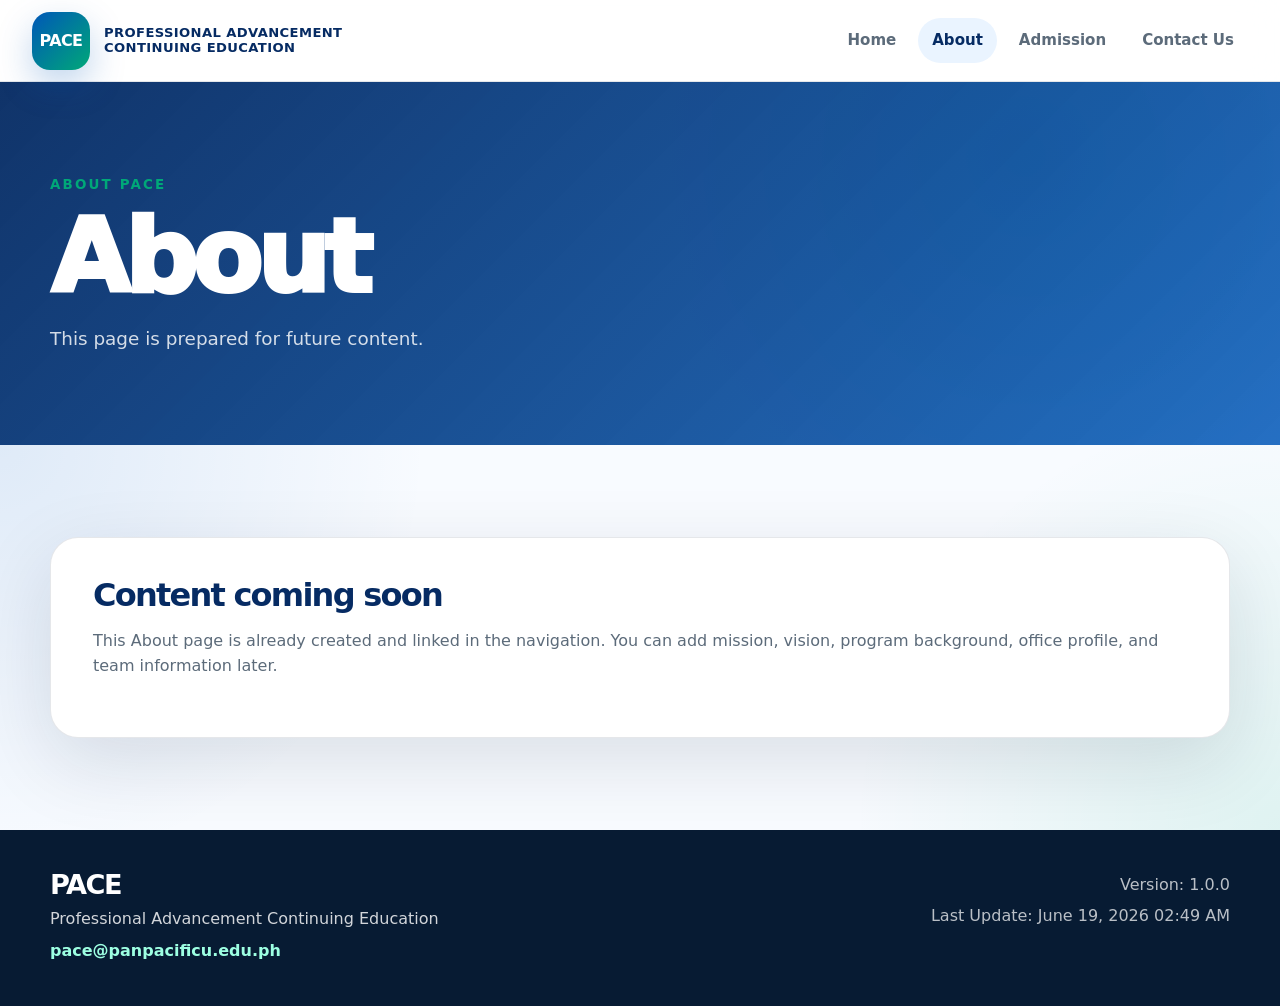
==== about.html @ 67e27282 "Add files via upload" ====
<!DOCTYPE html>
<html lang="en">
<head>
  <meta charset="UTF-8" />
  <meta name="viewport" content="width=device-width, initial-scale=1.0" />
  <title>About | PACE</title>
  <link rel="stylesheet" href="styles.css" />
</head>
<body>
  <header class="site-header" id="siteHeader">
    <a href="index.html" class="brand">
      <span class="brand-mark">PACE</span>
      <span class="brand-text">Professional Advancement<br />Continuing Education</span>
    </a>

    <button class="nav-toggle" id="navToggle" aria-label="Toggle navigation">
      <span></span><span></span><span></span>
    </button>

    <nav class="site-nav" id="siteNav">
      <a href="index.html">Home</a>
      <a href="about.html" class="active">About</a>
      <a href="admission.html">Admission</a>
      <a href="contact.html">Contact Us</a>
    </nav>
  </header>

  <main>
    <section class="page-hero">
      <div class="container">
        <p class="eyebrow">About PACE</p>
        <h1>About</h1>
        <p>This page is prepared for future content.</p>
      </div>
    </section>

    <section class="section section-light">
      <div class="container blank-page-card">
        <h2>Content coming soon</h2>
        <p>
          This About page is already created and linked in the navigation.
          You can add mission, vision, program background, office profile, and team information later.
        </p>
      </div>
    </section>
  </main>

  <footer class="site-footer">
    <div class="container footer-inner">
      <div>
        <h3>PACE</h3>
        <p>Professional Advancement Continuing Education</p>
        <a href="mailto:pace@panpacificu.edu.ph">pace@panpacificu.edu.ph</a>
      </div>
      <div class="footer-meta">
        <p>Version: <span id="siteVersion">1.0.0</span></p>
        <p>Last Update: <span id="lastUpdate">—</span></p>
      </div>
    </div>
  </footer>

  <script src="config.js"></script>
  <script src="script.js"></script>
</body>
</html>
---- styles.css ----
/* =========================================================
   PACE Website Starter
   Version: 1.0.0
   For GitHub Pages + optional Google Apps Script integration
   ========================================================= */

:root {
  --pace-blue: #0057b8;
  --pace-deep-blue: #062b63;
  --pace-light-blue: #eaf4ff;
  --pace-green: #00a878;
  --pace-navy: #071b33;
  --pace-white: #ffffff;
  --pace-muted: #5c6b7a;
  --pace-border: rgba(7, 27, 51, 0.10);
  --pace-shadow: 0 24px 80px rgba(7, 27, 51, 0.12);
  --radius-lg: 28px;
  --radius-md: 18px;
  --radius-sm: 12px;
  --container: 1180px;
}

* {
  box-sizing: border-box;
}

html {
  scroll-behavior: smooth;
}

body {
  margin: 0;
  font-family: Inter, ui-sans-serif, system-ui, -apple-system, BlinkMacSystemFont, "Segoe UI", sans-serif;
  color: var(--pace-navy);
  background: #f8fbff;
  line-height: 1.6;
}

a {
  color: inherit;
  text-decoration: none;
}

img {
  max-width: 100%;
  display: block;
}

code {
  background: rgba(0, 87, 184, 0.08);
  color: var(--pace-deep-blue);
  padding: 0.15rem 0.35rem;
  border-radius: 6px;
}

.container {
  width: min(var(--container), calc(100% - 40px));
  margin-inline: auto;
}

/* Header */

.site-header {
  position: sticky;
  top: 0;
  z-index: 50;
  height: 82px;
  padding: 0 32px;
  display: flex;
  align-items: center;
  justify-content: space-between;
  background: rgba(255, 255, 255, 0.88);
  backdrop-filter: blur(18px);
  border-bottom: 1px solid var(--pace-border);
}

.brand {
  display: flex;
  align-items: center;
  gap: 14px;
  min-width: 0;
}

.brand-mark {
  width: 58px;
  height: 58px;
  border-radius: 18px;
  display: grid;
  place-items: center;
  font-weight: 900;
  letter-spacing: -0.04em;
  color: white;
  background: linear-gradient(135deg, var(--pace-blue), var(--pace-green));
  box-shadow: 0 14px 35px rgba(0, 87, 184, 0.25);
}

.brand-text {
  font-size: 0.82rem;
  font-weight: 800;
  line-height: 1.1;
  color: var(--pace-deep-blue);
  text-transform: uppercase;
  letter-spacing: 0.03em;
}

.site-nav {
  display: flex;
  align-items: center;
  gap: 8px;
}

.site-nav a {
  padding: 10px 14px;
  border-radius: 999px;
  color: var(--pace-muted);
  font-weight: 700;
  font-size: 0.94rem;
  transition: 0.2s ease;
}

.site-nav a:hover,
.site-nav a.active {
  color: var(--pace-deep-blue);
  background: var(--pace-light-blue);
}

.nav-toggle {
  display: none;
  width: 44px;
  height: 44px;
  border: 0;
  border-radius: 12px;
  background: var(--pace-light-blue);
  cursor: pointer;
}

.nav-toggle span {
  display: block;
  width: 20px;
  height: 2px;
  margin: 4px auto;
  background: var(--pace-deep-blue);
  border-radius: 999px;
}

/* Hero */

.hero-section {
  position: relative;
  min-height: calc(100vh - 82px);
  display: flex;
  align-items: center;
  overflow: hidden;
  background:
    linear-gradient(120deg, rgba(6, 43, 99, 0.92), rgba(0, 87, 184, 0.72), rgba(0, 168, 120, 0.62)),
    url("hero-placeholder.svg") center/cover no-repeat;
}

.hero-overlay {
  position: absolute;
  inset: 0;
  background:
    radial-gradient(circle at 20% 25%, rgba(255, 255, 255, 0.20), transparent 30%),
    radial-gradient(circle at 80% 80%, rgba(0, 168, 120, 0.28), transparent 30%);
}

.hero-content {
  position: relative;
  z-index: 2;
  padding: 96px 0;
  max-width: 820px;
  margin-inline: auto auto;
}

.eyebrow {
  margin: 0 0 12px;
  color: var(--pace-green);
  font-size: 0.84rem;
  font-weight: 900;
  text-transform: uppercase;
  letter-spacing: 0.16em;
}

.hero-section .eyebrow {
  color: #9dffe2;
}

h1,
h2,
h3 {
  margin-top: 0;
  line-height: 0.98;
  letter-spacing: -0.055em;
}

h1 {
  max-width: 860px;
  margin-bottom: 22px;
  color: white;
  font-size: clamp(3rem, 8vw, 6.8rem);
  font-weight: 950;
}

.hero-copy {
  max-width: 680px;
  margin: 0 0 34px;
  color: rgba(255, 255, 255, 0.86);
  font-size: clamp(1.05rem, 2vw, 1.28rem);
}

.hero-actions {
  display: flex;
  flex-wrap: wrap;
  gap: 14px;
}

.btn {
  display: inline-flex;
  align-items: center;
  justify-content: center;
  min-height: 48px;
  padding: 0 20px;
  border-radius: 999px;
  border: 1px solid transparent;
  font-weight: 850;
  cursor: pointer;
}

.btn-primary {
  color: var(--pace-deep-blue);
  background: white;
  box-shadow: 0 16px 40px rgba(0, 0, 0, 0.18);
}

.btn-secondary {
  color: white;
  border-color: rgba(255, 255, 255, 0.38);
  background: rgba(255, 255, 255, 0.12);
}

.btn-disabled {
  color: var(--pace-muted);
  background: #eef3f8;
  cursor: not-allowed;
}

/* Sections */

.section {
  padding: 92px 0;
  background: white;
}

.section-light {
  background:
    radial-gradient(circle at top left, rgba(0, 87, 184, 0.10), transparent 32%),
    radial-gradient(circle at bottom right, rgba(0, 168, 120, 0.10), transparent 32%),
    #f8fbff;
}

.section-heading {
  max-width: 720px;
  margin-bottom: 34px;
}

.section-heading h2 {
  margin-bottom: 14px;
  color: var(--pace-deep-blue);
  font-size: clamp(2.2rem, 5vw, 4.6rem);
  font-weight: 950;
}

.section-heading p {
  margin: 0;
  color: var(--pace-muted);
}

.cards-grid,
.news-grid {
  display: grid;
  grid-template-columns: repeat(3, 1fr);
  gap: 22px;
}

.course-card,
.news-card,
.blank-page-card,
.contact-card {
  border: 1px solid var(--pace-border);
  border-radius: var(--radius-lg);
  background: white;
  box-shadow: var(--pace-shadow);
}

.course-card,
.news-card {
  padding: 28px;
  min-height: 260px;
  display: flex;
  flex-direction: column;
}

.course-icon {
  width: 58px;
  height: 58px;
  margin-bottom: 22px;
  border-radius: 18px;
  display: grid;
  place-items: center;
  color: white;
  font-size: 1.5rem;
  font-weight: 900;
  background: linear-gradient(135deg, var(--pace-blue), var(--pace-green));
}

.course-card h3,
.news-card h3 {
  margin-bottom: 12px;
  color: var(--pace-deep-blue);
  font-size: 1.45rem;
  line-height: 1.08;
}

.course-card p,
.news-card p {
  margin: 0;
  color: var(--pace-muted);
}

.card-meta {
  margin-top: auto;
  padding-top: 22px;
  color: var(--pace-blue);
  font-size: 0.88rem;
  font-weight: 850;
}

/* Inner Pages */

.page-hero {
  padding: 92px 0;
  background:
    linear-gradient(135deg, rgba(6, 43, 99, 0.96), rgba(0, 87, 184, 0.85)),
    radial-gradient(circle at 80% 20%, rgba(0, 168, 120, 0.25), transparent 35%);
}

.page-hero h1 {
  margin-bottom: 16px;
}

.page-hero p:not(.eyebrow) {
  max-width: 680px;
  margin: 0;
  color: rgba(255, 255, 255, 0.82);
  font-size: 1.15rem;
}

.blank-page-card {
  padding: 42px;
}

.blank-page-card h2,
.contact-card h2 {
  margin-bottom: 12px;
  color: var(--pace-deep-blue);
  font-size: 2rem;
}

.blank-page-card p,
.contact-card p {
  color: var(--pace-muted);
}

.contact-layout {
  display: grid;
  grid-template-columns: 1fr 1fr;
  gap: 22px;
}

.contact-card {
  padding: 34px;
}

.contact-card a {
  color: var(--pace-blue);
  font-weight: 800;
}

.is-disabled {
  opacity: 0.82;
}

.muted {
  color: var(--pace-muted);
}

/* Footer */

.site-footer {
  padding: 42px 0;
  color: rgba(255, 255, 255, 0.82);
  background: var(--pace-navy);
}

.footer-inner {
  display: flex;
  align-items: flex-start;
  justify-content: space-between;
  gap: 24px;
}

.site-footer h3 {
  margin-bottom: 8px;
  color: white;
  font-size: 1.7rem;
}

.site-footer p {
  margin: 0 0 6px;
}

.site-footer a {
  color: #9dffe2;
  font-weight: 800;
}

.footer-meta {
  text-align: right;
  color: rgba(255, 255, 255, 0.72);
}

/* Responsive */

@media (max-width: 900px) {
  .site-header {
    padding: 0 20px;
  }

  .nav-toggle {
    display: block;
  }

  .site-nav {
    position: absolute;
    top: 82px;
    left: 20px;
    right: 20px;
    display: none;
    flex-direction: column;
    align-items: stretch;
    padding: 14px;
    border: 1px solid var(--pace-border);
    border-radius: 22px;
    background: white;
    box-shadow: var(--pace-shadow);
  }

  .site-nav.show {
    display: flex;
  }

  .site-nav a {
    padding: 14px 16px;
  }

  .cards-grid,
  .news-grid,
  .contact-layout {
    grid-template-columns: 1fr;
  }

  .hero-section {
    min-height: 720px;
  }

  .footer-inner {
    flex-direction: column;
  }

  .footer-meta {
    text-align: left;
  }
}

@media (max-width: 560px) {
  .brand-text {
    display: none;
  }

  h1 {
    font-size: clamp(2.7rem, 16vw, 4.2rem);
  }

  .section,
  .page-hero {
    padding: 64px 0;
  }
}
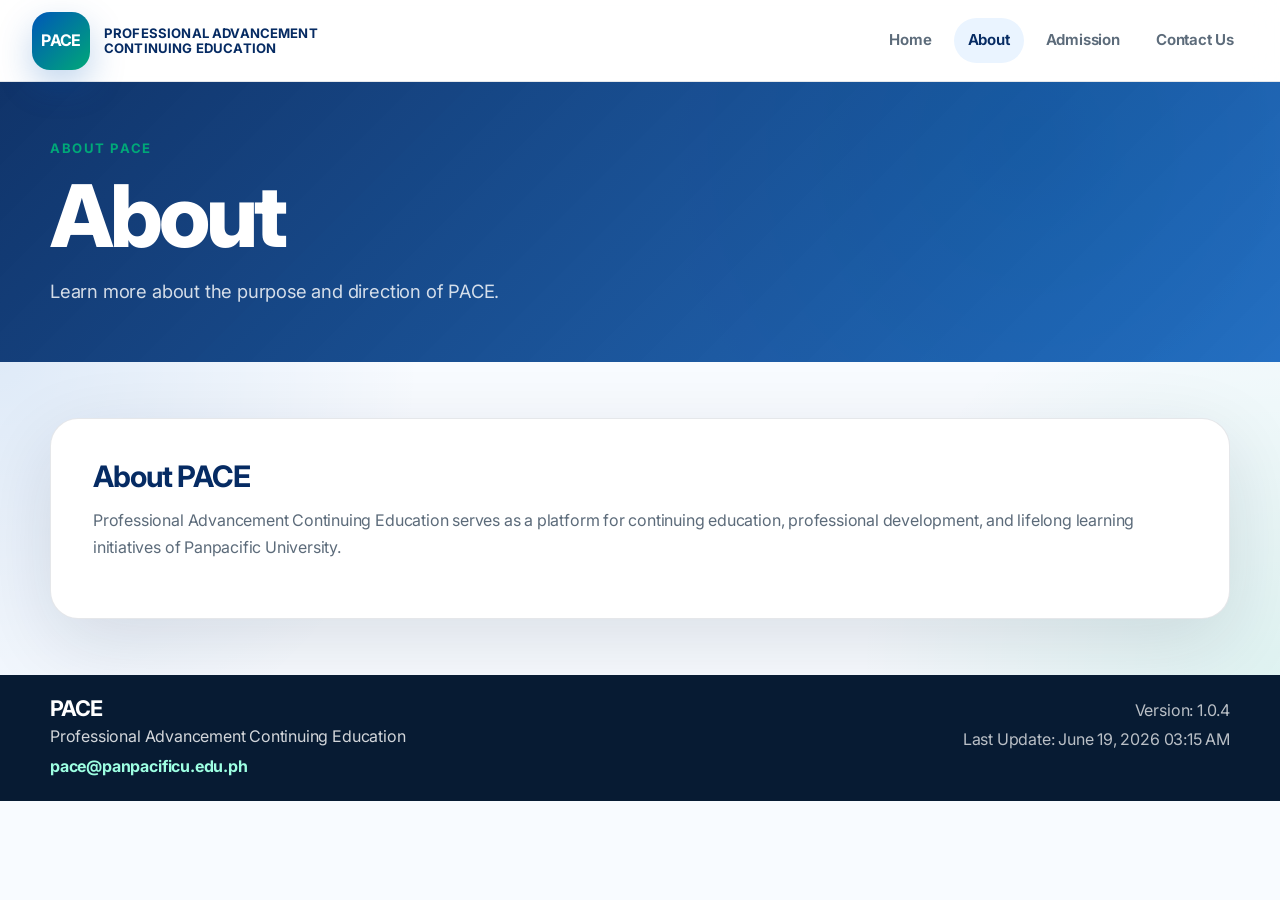
==== commit c8e1ad2c: "Add files via upload" ====
--- a/about.html
+++ b/about.html
@@ -30,16 +30,15 @@
       <div class="container">
         <p class="eyebrow">About PACE</p>
         <h1>About</h1>
-        <p>This page is prepared for future content.</p>
+        <p>Learn more about the purpose and direction of PACE.</p>
       </div>
     </section>
 
     <section class="section section-light">
       <div class="container blank-page-card">
-        <h2>Content coming soon</h2>
+        <h2>About PACE</h2>
         <p>
-          This About page is already created and linked in the navigation.
-          You can add mission, vision, program background, office profile, and team information later.
+          Professional Advancement Continuing Education serves as a platform for continuing education, professional development, and lifelong learning initiatives of Panpacific University.
         </p>
       </div>
     </section>
--- a/styles.css
+++ b/styles.css
@@ -1,8 +1,11 @@
 /* =========================================================
    PACE Website Starter
-   Version: 1.0.0
+   Version: 1.0.4
+   News Sheet Ready + Clean Page Copy Update
    For GitHub Pages + optional Google Apps Script integration
    ========================================================= */
+
+@import url('https://fonts.googleapis.com/css2?family=Inter:wght@400;500;600;700;750;800&display=swap');
 
 :root {
   --pace-blue: #0057b8;
@@ -30,10 +33,14 @@
 
 body {
   margin: 0;
-  font-family: Inter, ui-sans-serif, system-ui, -apple-system, BlinkMacSystemFont, "Segoe UI", sans-serif;
+  font-family: "Inter", ui-sans-serif, system-ui, -apple-system, BlinkMacSystemFont, "Segoe UI", sans-serif;
   color: var(--pace-navy);
   background: #f8fbff;
-  line-height: 1.6;
+  line-height: 1.65;
+  letter-spacing: -0.012em;
+  text-rendering: optimizeLegibility;
+  -webkit-font-smoothing: antialiased;
+  -moz-osx-font-smoothing: grayscale;
 }
 
 a {
@@ -87,8 +94,8 @@
   border-radius: 18px;
   display: grid;
   place-items: center;
-  font-weight: 900;
-  letter-spacing: -0.04em;
+  font-weight: 700;
+  letter-spacing: -0.045em;
   color: white;
   background: linear-gradient(135deg, var(--pace-blue), var(--pace-green));
   box-shadow: 0 14px 35px rgba(0, 87, 184, 0.25);
@@ -96,11 +103,11 @@
 
 .brand-text {
   font-size: 0.82rem;
-  font-weight: 800;
-  line-height: 1.1;
+  font-weight: 700;
+  line-height: 1.14;
   color: var(--pace-deep-blue);
   text-transform: uppercase;
-  letter-spacing: 0.03em;
+  letter-spacing: 0.012em;
 }
 
 .site-nav {
@@ -113,7 +120,7 @@
   padding: 10px 14px;
   border-radius: 999px;
   color: var(--pace-muted);
-  font-weight: 700;
+  font-weight: 650;
   font-size: 0.94rem;
   transition: 0.2s ease;
 }
@@ -147,7 +154,7 @@
 
 .hero-section {
   position: relative;
-  min-height: calc(100vh - 82px);
+  min-height: 620px;
   display: flex;
   align-items: center;
   overflow: hidden;
@@ -167,7 +174,7 @@
 .hero-content {
   position: relative;
   z-index: 2;
-  padding: 96px 0;
+  padding: 72px 0;
   max-width: 820px;
   margin-inline: auto auto;
 }
@@ -175,10 +182,10 @@
 .eyebrow {
   margin: 0 0 12px;
   color: var(--pace-green);
-  font-size: 0.84rem;
-  font-weight: 900;
+  font-size: 0.82rem;
+  font-weight: 700;
   text-transform: uppercase;
-  letter-spacing: 0.16em;
+  letter-spacing: 0.12em;
 }
 
 .hero-section .eyebrow {
@@ -189,16 +196,16 @@
 h2,
 h3 {
   margin-top: 0;
-  line-height: 0.98;
-  letter-spacing: -0.055em;
+  line-height: 1.02;
+  letter-spacing: -0.045em;
 }
 
 h1 {
   max-width: 860px;
-  margin-bottom: 22px;
+  margin-bottom: 16px;
   color: white;
-  font-size: clamp(3rem, 8vw, 6.8rem);
-  font-weight: 950;
+  font-size: clamp(2.8rem, 6.8vw, 5.4rem);
+  font-weight: 800;
 }
 
 .hero-copy {
@@ -222,7 +229,7 @@
   padding: 0 20px;
   border-radius: 999px;
   border: 1px solid transparent;
-  font-weight: 850;
+  font-weight: 700;
   cursor: pointer;
 }
 
@@ -247,7 +254,7 @@
 /* Sections */
 
 .section {
-  padding: 92px 0;
+  padding: 56px 0;
   background: white;
 }
 
@@ -260,14 +267,14 @@
 
 .section-heading {
   max-width: 720px;
-  margin-bottom: 34px;
+  margin-bottom: 24px;
 }
 
 .section-heading h2 {
   margin-bottom: 14px;
   color: var(--pace-deep-blue);
-  font-size: clamp(2.2rem, 5vw, 4.6rem);
-  font-weight: 950;
+  font-size: clamp(2rem, 4vw, 3.6rem);
+  font-weight: 780;
 }
 
 .section-heading p {
@@ -279,7 +286,7 @@
 .news-grid {
   display: grid;
   grid-template-columns: repeat(3, 1fr);
-  gap: 22px;
+  gap: 18px;
 }
 
 .course-card,
@@ -292,18 +299,81 @@
   box-shadow: var(--pace-shadow);
 }
 
-.course-card,
+.course-card {
+  color: inherit;
+  transition: transform 0.2s ease, box-shadow 0.2s ease, border-color 0.2s ease;
+}
+
+.course-card:hover {
+  transform: translateY(-4px);
+  border-color: rgba(0, 87, 184, 0.24);
+  box-shadow: 0 18px 58px rgba(7, 27, 51, 0.14);
+}
+
+.course-icon {
+  font-size: 1rem;
+  letter-spacing: -0.04em;
+}
+
+
+.course-card {
+  padding: 24px;
+  min-height: 220px;
+  display: flex;
+  flex-direction: column;
+}
+
 .news-card {
-  padding: 28px;
-  min-height: 260px;
+  min-height: 100%;
   display: flex;
   flex-direction: column;
+  overflow: hidden;
+  color: inherit;
+  transition: transform 0.2s ease, box-shadow 0.2s ease, border-color 0.2s ease;
+}
+
+.news-card:hover {
+  transform: translateY(-4px);
+  border-color: rgba(0, 87, 184, 0.24);
+  box-shadow: 0 18px 58px rgba(7, 27, 51, 0.14);
+}
+
+.news-image {
+  min-height: 150px;
+  background-size: cover;
+  background-position: center;
+  background-color: var(--pace-light-blue);
+}
+
+.news-content {
+  padding: 22px;
+  display: flex;
+  flex-direction: column;
+  flex: 1;
+}
+
+.news-meta {
+  display: flex;
+  flex-wrap: wrap;
+  gap: 8px;
+  margin-bottom: 14px;
+  color: var(--pace-blue);
+  font-size: 0.78rem;
+  font-weight: 700;
+  text-transform: uppercase;
+  letter-spacing: 0.06em;
+}
+
+.news-meta span {
+  padding: 6px 9px;
+  border-radius: 999px;
+  background: rgba(0, 87, 184, 0.08);
 }
 
 .course-icon {
   width: 58px;
   height: 58px;
-  margin-bottom: 22px;
+  margin-bottom: 16px;
   border-radius: 18px;
   display: grid;
   place-items: center;
@@ -317,8 +387,9 @@
 .news-card h3 {
   margin-bottom: 12px;
   color: var(--pace-deep-blue);
-  font-size: 1.45rem;
-  line-height: 1.08;
+  font-size: 1.35rem;
+  line-height: 1.16;
+  letter-spacing: -0.035em;
 }
 
 .course-card p,
@@ -329,16 +400,16 @@
 
 .card-meta {
   margin-top: auto;
-  padding-top: 22px;
+  padding-top: 16px;
   color: var(--pace-blue);
   font-size: 0.88rem;
-  font-weight: 850;
+  font-weight: 700;
 }
 
 /* Inner Pages */
 
 .page-hero {
-  padding: 92px 0;
+  padding: 56px 0;
   background:
     linear-gradient(135deg, rgba(6, 43, 99, 0.96), rgba(0, 87, 184, 0.85)),
     radial-gradient(circle at 80% 20%, rgba(0, 168, 120, 0.25), transparent 35%);
@@ -363,7 +434,8 @@
 .contact-card h2 {
   margin-bottom: 12px;
   color: var(--pace-deep-blue);
-  font-size: 2rem;
+  font-size: 1.85rem;
+  letter-spacing: -0.035em;
 }
 
 .blank-page-card p,
@@ -374,7 +446,7 @@
 .contact-layout {
   display: grid;
   grid-template-columns: 1fr 1fr;
-  gap: 22px;
+  gap: 18px;
 }
 
 .contact-card {
@@ -383,7 +455,7 @@
 
 .contact-card a {
   color: var(--pace-blue);
-  font-weight: 800;
+  font-weight: 700;
 }
 
 .is-disabled {
@@ -394,10 +466,65 @@
   color: var(--pace-muted);
 }
 
+
+/* Course Detail Pages */
+
+.course-detail-layout {
+  display: grid;
+  grid-template-columns: 1.2fr 0.8fr;
+  gap: 22px;
+  align-items: start;
+}
+
+.course-detail-card,
+.course-side-card {
+  padding: 34px;
+  border: 1px solid var(--pace-border);
+  border-radius: var(--radius-lg);
+  background: white;
+  box-shadow: var(--pace-shadow);
+}
+
+.course-detail-card h2,
+.course-side-card h2 {
+  margin-bottom: 12px;
+  color: var(--pace-deep-blue);
+  font-size: 1.8rem;
+  letter-spacing: -0.035em;
+}
+
+.course-detail-card p,
+.course-side-card p {
+  color: var(--pace-muted);
+}
+
+.course-list {
+  margin: 18px 0 0;
+  padding-left: 18px;
+  color: var(--pace-muted);
+}
+
+.course-list li {
+  margin-bottom: 8px;
+}
+
+.back-link {
+  display: inline-flex;
+  margin-top: 20px;
+  color: var(--pace-blue);
+  font-weight: 700;
+}
+
+@media (max-width: 900px) {
+  .course-detail-layout {
+    grid-template-columns: 1fr;
+  }
+}
+
 /* Footer */
 
 .site-footer {
-  padding: 42px 0;
+  padding: 22px 0;
   color: rgba(255, 255, 255, 0.82);
   background: var(--pace-navy);
 }
@@ -410,18 +537,18 @@
 }
 
 .site-footer h3 {
-  margin-bottom: 8px;
+  margin-bottom: 4px;
   color: white;
-  font-size: 1.7rem;
+  font-size: 1.35rem;
 }
 
 .site-footer p {
-  margin: 0 0 6px;
+  margin: 0 0 3px;
 }
 
 .site-footer a {
   color: #9dffe2;
-  font-weight: 800;
+  font-weight: 700;
 }
 
 .footer-meta {
@@ -493,6 +620,6 @@
 
   .section,
   .page-hero {
-    padding: 64px 0;
-  }
-}
+    padding: 48px 0;
+  }
+}
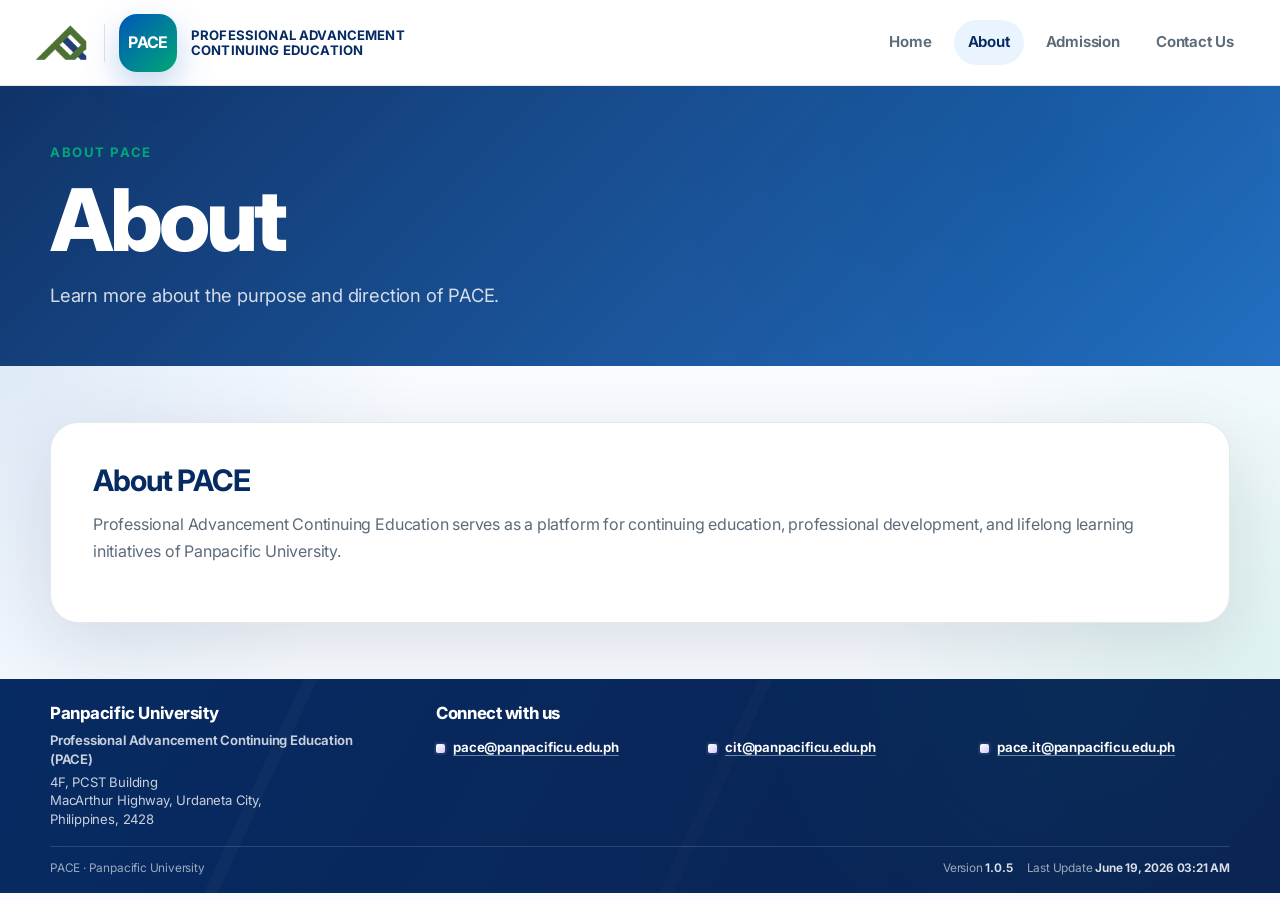
==== commit da71ecba: "Add files via upload" ====
--- a/about.html
+++ b/about.html
@@ -8,7 +8,13 @@
 </head>
 <body>
   <header class="site-header" id="siteHeader">
-    <a href="index.html" class="brand">
+    <a href="index.html" class="brand" aria-label="PACE Home">
+      <img
+        src="panpacific-university-logo.png"
+        alt="Panpacific University"
+        class="university-logo"
+      />
+      <span class="brand-divider" aria-hidden="true"></span>
       <span class="brand-mark">PACE</span>
       <span class="brand-text">Professional Advancement<br />Continuing Education</span>
     </a>
@@ -45,15 +51,41 @@
   </main>
 
   <footer class="site-footer">
-    <div class="container footer-inner">
-      <div>
-        <h3>PACE</h3>
-        <p>Professional Advancement Continuing Education</p>
-        <a href="mailto:pace@panpacificu.edu.ph">pace@panpacificu.edu.ph</a>
+    <div class="container footer-main">
+      <div class="footer-office">
+        <h3>Panpacific University</h3>
+        <p>Professional Advancement Continuing Education (PACE)</p>
+        <address>
+          4F, PCST Building<br />
+          MacArthur Highway, Urdaneta City,<br />
+          Philippines, 2428
+        </address>
       </div>
+
+      <div class="footer-contact">
+        <h3>Connect with us</h3>
+        <div class="footer-email-grid">
+          <a href="mailto:pace@panpacificu.edu.ph">
+            <span class="footer-email-icon" aria-hidden="true"></span>
+            pace@panpacificu.edu.ph
+          </a>
+          <a href="mailto:cit@panpacificu.edu.ph">
+            <span class="footer-email-icon" aria-hidden="true"></span>
+            cit@panpacificu.edu.ph
+          </a>
+          <a href="mailto:pace.it@panpacificu.edu.ph">
+            <span class="footer-email-icon" aria-hidden="true"></span>
+            pace.it@panpacificu.edu.ph
+          </a>
+        </div>
+      </div>
+    </div>
+
+    <div class="container footer-bottom">
+      <p>PACE · Panpacific University</p>
       <div class="footer-meta">
-        <p>Version: <span id="siteVersion">1.0.0</span></p>
-        <p>Last Update: <span id="lastUpdate">—</span></p>
+        <span>Version <strong id="siteVersion">1.0.0</strong></span>
+        <span>Last Update <strong id="lastUpdate">—</strong></span>
       </div>
     </div>
   </footer>
--- a/styles.css
+++ b/styles.css
@@ -1,6 +1,6 @@
 /* =========================================================
    PACE Website Starter
-   Version: 1.0.4
+   Version: 1.0.5
    News Sheet Ready + Clean Page Copy Update
    For GitHub Pages + optional Google Apps Script integration
    ========================================================= */
@@ -67,11 +67,30 @@
 
 /* Header */
 
+.university-logo {
+  width: 58px;
+  height: 52px;
+  flex: 0 0 auto;
+  object-fit: contain;
+}
+
+.brand-divider {
+  width: 1px;
+  height: 38px;
+  flex: 0 0 auto;
+  background: rgba(7, 27, 51, 0.12);
+}
+
+.brand-mark {
+  flex: 0 0 auto;
+}
+
+
 .site-header {
   position: sticky;
   top: 0;
   z-index: 50;
-  height: 82px;
+  min-height: 86px;
   padding: 0 32px;
   display: flex;
   align-items: center;
@@ -521,39 +540,162 @@
   }
 }
 
+
 /* Footer */
 
 .site-footer {
-  padding: 22px 0;
-  color: rgba(255, 255, 255, 0.82);
-  background: var(--pace-navy);
-}
-
-.footer-inner {
-  display: flex;
-  align-items: flex-start;
+  position: relative;
+  overflow: hidden;
+  padding: 24px 0 14px;
+  color: rgba(255, 255, 255, 0.84);
+  background:
+    linear-gradient(120deg, rgba(6, 43, 99, 0.98), rgba(12, 35, 84, 0.96)),
+    var(--pace-navy);
+}
+
+.site-footer::before {
+  content: "";
+  position: absolute;
+  inset: 0;
+  pointer-events: none;
+  opacity: 0.16;
+  background:
+    linear-gradient(115deg, transparent 0 22%, rgba(255,255,255,0.16) 22% 23%, transparent 23% 55%, rgba(255,255,255,0.10) 55% 56%, transparent 56%),
+    radial-gradient(circle at 85% 0%, rgba(0, 168, 120, 0.34), transparent 32%);
+}
+
+.footer-main,
+.footer-bottom {
+  position: relative;
+  z-index: 1;
+}
+
+.footer-main {
+  display: grid;
+  grid-template-columns: minmax(250px, 0.9fr) minmax(520px, 2.1fr);
+  gap: 46px;
+  align-items: start;
+}
+
+.footer-office h3,
+.footer-contact h3 {
+  margin: 0 0 8px;
+  color: white;
+  font-size: 1.05rem;
+  font-weight: 750;
+  line-height: 1.2;
+  letter-spacing: -0.025em;
+}
+
+.footer-office p,
+.footer-office address {
+  margin: 0;
+  color: rgba(255, 255, 255, 0.78);
+  font-size: 0.82rem;
+  font-style: normal;
+  line-height: 1.42;
+}
+
+.footer-office p {
+  margin-bottom: 4px;
+  font-weight: 650;
+}
+
+.footer-email-grid {
+  display: grid;
+  grid-template-columns: repeat(3, minmax(170px, 1fr));
+  gap: 14px 22px;
+  padding-top: 6px;
+}
+
+.footer-email-grid a {
+  display: inline-flex;
+  align-items: center;
+  gap: 8px;
+  min-width: 0;
+  color: white;
+  font-size: 0.83rem;
+  font-weight: 650;
+  text-decoration: underline;
+  text-decoration-color: rgba(255, 255, 255, 0.42);
+  text-underline-offset: 3px;
+  overflow-wrap: anywhere;
+}
+
+.footer-email-grid a:hover {
+  color: #a9ffe4;
+}
+
+.footer-email-icon {
+  width: 9px;
+  height: 9px;
+  flex: 0 0 auto;
+  border-radius: 2px;
+  background: linear-gradient(135deg, #ffffff, #d6c7ff);
+  box-shadow: 0 0 0 2px rgba(255,255,255,0.08);
+}
+
+.footer-bottom {
+  display: flex;
+  align-items: center;
   justify-content: space-between;
-  gap: 24px;
-}
-
-.site-footer h3 {
-  margin-bottom: 4px;
-  color: white;
-  font-size: 1.35rem;
-}
-
-.site-footer p {
-  margin: 0 0 3px;
-}
-
-.site-footer a {
-  color: #9dffe2;
-  font-weight: 700;
+  gap: 18px;
+  margin-top: 18px;
+  padding-top: 12px;
+  border-top: 1px solid rgba(255, 255, 255, 0.14);
+  color: rgba(255, 255, 255, 0.60);
+  font-size: 0.74rem;
+}
+
+.footer-bottom p {
+  margin: 0;
 }
 
 .footer-meta {
+  display: flex;
+  flex-wrap: wrap;
+  gap: 14px;
   text-align: right;
-  color: rgba(255, 255, 255, 0.72);
+}
+
+.footer-meta strong {
+  color: rgba(255, 255, 255, 0.86);
+  font-weight: 650;
+}
+
+@media (max-width: 980px) {
+  .footer-main {
+    grid-template-columns: 1fr;
+    gap: 22px;
+  }
+
+  .footer-email-grid {
+    grid-template-columns: repeat(2, minmax(180px, 1fr));
+  }
+}
+
+@media (max-width: 700px) {
+  .university-logo {
+    width: 48px;
+    height: 44px;
+  }
+
+  .brand-divider {
+    height: 32px;
+  }
+
+  .footer-email-grid {
+    grid-template-columns: 1fr;
+  }
+
+  .footer-bottom {
+    align-items: flex-start;
+    flex-direction: column;
+  }
+
+  .footer-meta {
+    text-align: left;
+  }
 }
 
 /* Responsive */
@@ -569,7 +711,7 @@
 
   .site-nav {
     position: absolute;
-    top: 82px;
+    top: 86px;
     left: 20px;
     right: 20px;
     display: none;
@@ -614,6 +756,15 @@
     display: none;
   }
 
+  .brand {
+    gap: 10px;
+  }
+
+  .brand-mark {
+    width: 52px;
+    height: 52px;
+  }
+
   h1 {
     font-size: clamp(2.7rem, 16vw, 4.2rem);
   }
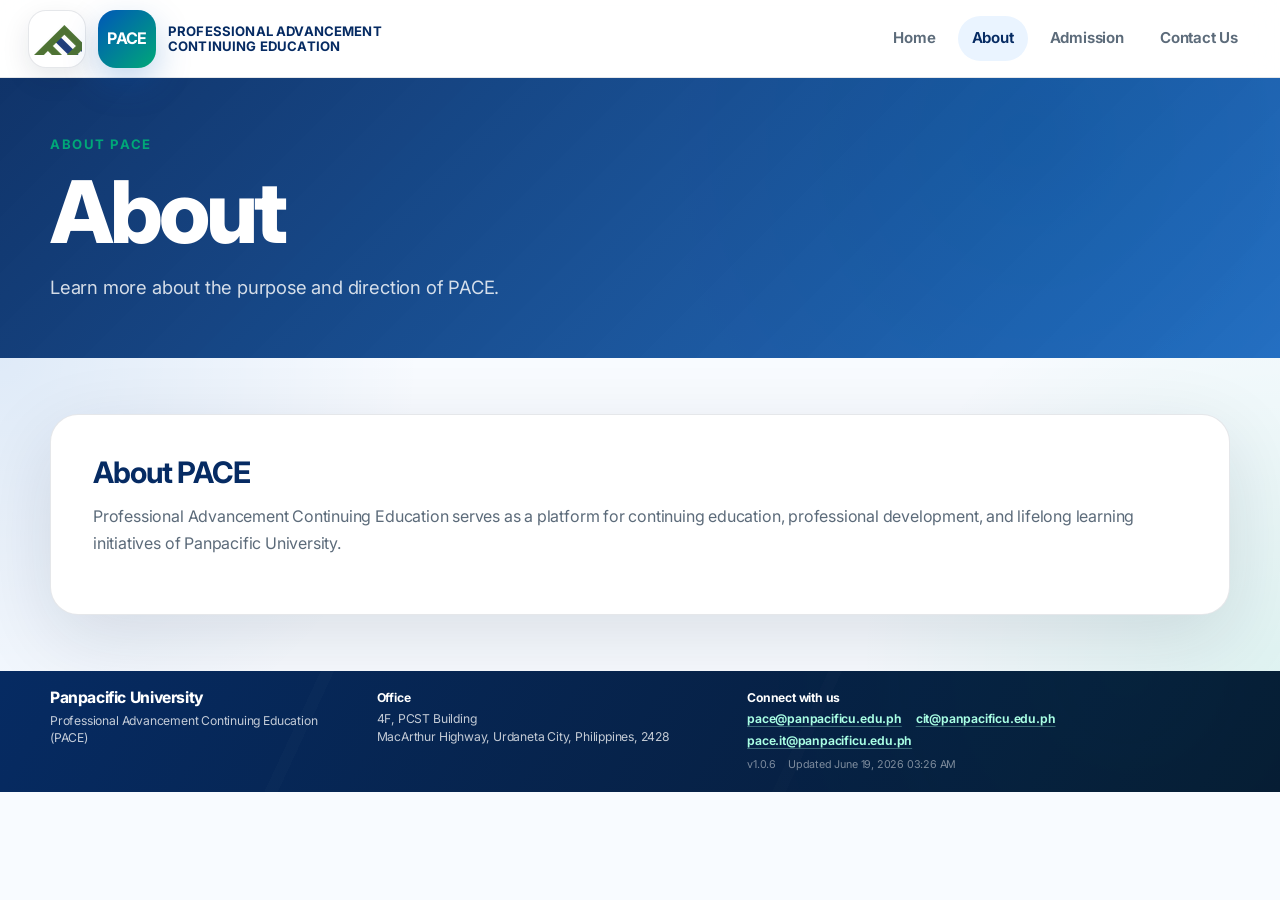
==== commit 218d31f3: "Add files via upload" ====
--- a/about.html
+++ b/about.html
@@ -4,17 +4,20 @@
   <meta charset="UTF-8" />
   <meta name="viewport" content="width=device-width, initial-scale=1.0" />
   <title>About | PACE</title>
-  <link rel="stylesheet" href="styles.css" />
+  <link rel="stylesheet" href="styles.css?v=1.0.6" />
 </head>
 <body>
   <header class="site-header" id="siteHeader">
     <a href="index.html" class="brand" aria-label="PACE Home">
-      <img
-        src="panpacific-university-logo.png"
-        alt="Panpacific University"
-        class="university-logo"
-      />
-      <span class="brand-divider" aria-hidden="true"></span>
+      <span class="university-logo-box">
+        <img
+          src="panpacific-university-logo.png"
+          alt="Panpacific University"
+          class="university-logo"
+          width="58"
+          height="58"
+        />
+      </span>
       <span class="brand-mark">PACE</span>
       <span class="brand-text">Professional Advancement<br />Continuing Education</span>
     </a>
@@ -51,46 +54,36 @@
   </main>
 
   <footer class="site-footer">
-    <div class="container footer-main">
-      <div class="footer-office">
+    <div class="container footer-grid">
+      <div class="footer-column footer-identity">
         <h3>Panpacific University</h3>
         <p>Professional Advancement Continuing Education (PACE)</p>
+      </div>
+
+      <div class="footer-column footer-address">
+        <p class="footer-label">Office</p>
         <address>
           4F, PCST Building<br />
-          MacArthur Highway, Urdaneta City,<br />
-          Philippines, 2428
+          MacArthur Highway, Urdaneta City, Philippines, 2428
         </address>
       </div>
 
-      <div class="footer-contact">
-        <h3>Connect with us</h3>
-        <div class="footer-email-grid">
-          <a href="mailto:pace@panpacificu.edu.ph">
-            <span class="footer-email-icon" aria-hidden="true"></span>
-            pace@panpacificu.edu.ph
-          </a>
-          <a href="mailto:cit@panpacificu.edu.ph">
-            <span class="footer-email-icon" aria-hidden="true"></span>
-            cit@panpacificu.edu.ph
-          </a>
-          <a href="mailto:pace.it@panpacificu.edu.ph">
-            <span class="footer-email-icon" aria-hidden="true"></span>
-            pace.it@panpacificu.edu.ph
-          </a>
+      <div class="footer-column footer-connect">
+        <p class="footer-label">Connect with us</p>
+        <div class="footer-email-list">
+          <a href="mailto:pace@panpacificu.edu.ph">pace@panpacificu.edu.ph</a>
+          <a href="mailto:cit@panpacificu.edu.ph">cit@panpacificu.edu.ph</a>
+          <a href="mailto:pace.it@panpacificu.edu.ph">pace.it@panpacificu.edu.ph</a>
         </div>
-      </div>
-    </div>
-
-    <div class="container footer-bottom">
-      <p>PACE · Panpacific University</p>
-      <div class="footer-meta">
-        <span>Version <strong id="siteVersion">1.0.0</strong></span>
-        <span>Last Update <strong id="lastUpdate">—</strong></span>
+        <div class="footer-meta">
+          <span>v<span id="siteVersion">1.0.0</span></span>
+          <span>Updated <span id="lastUpdate">—</span></span>
+        </div>
       </div>
     </div>
   </footer>
 
-  <script src="config.js"></script>
-  <script src="script.js"></script>
+  <script src="config.js?v=1.0.6"></script>
+  <script src="script.js?v=1.0.6"></script>
 </body>
 </html>
--- a/styles.css
+++ b/styles.css
@@ -1,6 +1,6 @@
 /* =========================================================
    PACE Website Starter
-   Version: 1.0.5
+   Version: 1.0.6
    News Sheet Ready + Clean Page Copy Update
    For GitHub Pages + optional Google Apps Script integration
    ========================================================= */
@@ -67,22 +67,31 @@
 
 /* Header */
 
+.university-logo-box,
+.brand-mark {
+  width: 58px;
+  height: 58px;
+  flex: 0 0 58px;
+  border-radius: 18px;
+}
+
+.university-logo-box {
+  display: grid;
+  place-items: center;
+  overflow: hidden;
+  background: #ffffff;
+  border: 1px solid rgba(7, 27, 51, 0.10);
+  box-shadow: 0 10px 28px rgba(7, 27, 51, 0.10);
+}
+
 .university-logo {
-  width: 58px;
-  height: 52px;
-  flex: 0 0 auto;
-  object-fit: contain;
-}
-
-.brand-divider {
-  width: 1px;
-  height: 38px;
-  flex: 0 0 auto;
-  background: rgba(7, 27, 51, 0.12);
-}
-
-.brand-mark {
-  flex: 0 0 auto;
+  width: 58px !important;
+  height: 58px !important;
+  max-width: 58px !important;
+  min-width: 58px !important;
+  object-fit: contain !important;
+  object-position: center !important;
+  display: block;
 }
 
 
@@ -90,8 +99,8 @@
   position: sticky;
   top: 0;
   z-index: 50;
-  min-height: 86px;
-  padding: 0 32px;
+  min-height: 78px;
+  padding: 0 28px;
   display: flex;
   align-items: center;
   justify-content: space-between;
@@ -103,7 +112,7 @@
 .brand {
   display: flex;
   align-items: center;
-  gap: 14px;
+  gap: 12px;
   min-width: 0;
 }
 
@@ -541,15 +550,16 @@
 }
 
 
+
 /* Footer */
 
 .site-footer {
   position: relative;
   overflow: hidden;
-  padding: 24px 0 14px;
+  padding: 18px 0;
   color: rgba(255, 255, 255, 0.84);
   background:
-    linear-gradient(120deg, rgba(6, 43, 99, 0.98), rgba(12, 35, 84, 0.96)),
+    linear-gradient(120deg, rgba(6, 43, 99, 0.99), rgba(7, 27, 51, 0.99)),
     var(--pace-navy);
 }
 
@@ -558,143 +568,122 @@
   position: absolute;
   inset: 0;
   pointer-events: none;
-  opacity: 0.16;
+  opacity: 0.11;
   background:
-    linear-gradient(115deg, transparent 0 22%, rgba(255,255,255,0.16) 22% 23%, transparent 23% 55%, rgba(255,255,255,0.10) 55% 56%, transparent 56%),
-    radial-gradient(circle at 85% 0%, rgba(0, 168, 120, 0.34), transparent 32%);
-}
-
-.footer-main,
-.footer-bottom {
+    linear-gradient(115deg, transparent 0 24%, rgba(255,255,255,0.14) 24% 25%, transparent 25% 62%, rgba(255,255,255,0.08) 62% 63%, transparent 63%),
+    radial-gradient(circle at 88% 0%, rgba(0, 168, 120, 0.34), transparent 34%);
+}
+
+.footer-grid {
   position: relative;
   z-index: 1;
-}
-
-.footer-main {
   display: grid;
-  grid-template-columns: minmax(250px, 0.9fr) minmax(520px, 2.1fr);
-  gap: 46px;
+  grid-template-columns: 1fr 1.15fr 1.65fr;
+  gap: 34px;
   align-items: start;
 }
 
-.footer-office h3,
-.footer-contact h3 {
-  margin: 0 0 8px;
-  color: white;
-  font-size: 1.05rem;
+.footer-column {
+  min-width: 0;
+}
+
+.footer-column h3,
+.footer-column p,
+.footer-column address {
+  margin: 0;
+}
+
+.footer-column h3 {
+  margin-bottom: 4px;
+  color: #ffffff;
+  font-size: 0.98rem;
   font-weight: 750;
   line-height: 1.2;
   letter-spacing: -0.025em;
 }
 
-.footer-office p,
-.footer-office address {
-  margin: 0;
-  color: rgba(255, 255, 255, 0.78);
-  font-size: 0.82rem;
+.footer-column p,
+.footer-column address,
+.footer-email-list a {
+  color: rgba(255, 255, 255, 0.76);
+  font-size: 0.76rem;
+  line-height: 1.42;
+}
+
+.footer-column address {
   font-style: normal;
-  line-height: 1.42;
-}
-
-.footer-office p {
-  margin-bottom: 4px;
-  font-weight: 650;
-}
-
-.footer-email-grid {
-  display: grid;
-  grid-template-columns: repeat(3, minmax(170px, 1fr));
-  gap: 14px 22px;
-  padding-top: 6px;
-}
-
-.footer-email-grid a {
-  display: inline-flex;
-  align-items: center;
-  gap: 8px;
-  min-width: 0;
-  color: white;
-  font-size: 0.83rem;
+}
+
+.footer-label {
+  margin-bottom: 4px !important;
+  color: #ffffff !important;
+  font-weight: 700;
+}
+
+.footer-email-list {
+  display: flex;
+  flex-wrap: wrap;
+  gap: 4px 14px;
+}
+
+.footer-email-list a {
+  color: #a9ffe4;
   font-weight: 650;
   text-decoration: underline;
-  text-decoration-color: rgba(255, 255, 255, 0.42);
+  text-decoration-color: rgba(169, 255, 228, 0.32);
   text-underline-offset: 3px;
   overflow-wrap: anywhere;
 }
 
-.footer-email-grid a:hover {
-  color: #a9ffe4;
-}
-
-.footer-email-icon {
-  width: 9px;
-  height: 9px;
-  flex: 0 0 auto;
-  border-radius: 2px;
-  background: linear-gradient(135deg, #ffffff, #d6c7ff);
-  box-shadow: 0 0 0 2px rgba(255,255,255,0.08);
-}
-
-.footer-bottom {
-  display: flex;
-  align-items: center;
-  justify-content: space-between;
-  gap: 18px;
-  margin-top: 18px;
-  padding-top: 12px;
-  border-top: 1px solid rgba(255, 255, 255, 0.14);
-  color: rgba(255, 255, 255, 0.60);
-  font-size: 0.74rem;
-}
-
-.footer-bottom p {
-  margin: 0;
+.footer-email-list a:hover {
+  color: #ffffff;
 }
 
 .footer-meta {
   display: flex;
   flex-wrap: wrap;
-  gap: 14px;
-  text-align: right;
-}
-
-.footer-meta strong {
-  color: rgba(255, 255, 255, 0.86);
-  font-weight: 650;
-}
-
-@media (max-width: 980px) {
-  .footer-main {
+  gap: 5px 12px;
+  margin-top: 7px;
+  color: rgba(255, 255, 255, 0.48);
+  font-size: 0.67rem;
+  text-align: left;
+}
+
+@media (max-width: 900px) {
+  .footer-grid {
+    grid-template-columns: 1fr 1fr;
+    gap: 18px 26px;
+  }
+
+  .footer-connect {
+    grid-column: 1 / -1;
+  }
+}
+
+@media (max-width: 620px) {
+  .footer-grid {
     grid-template-columns: 1fr;
-    gap: 22px;
-  }
-
-  .footer-email-grid {
-    grid-template-columns: repeat(2, minmax(180px, 1fr));
-  }
-}
-
-@media (max-width: 700px) {
+    gap: 14px;
+  }
+
+  .footer-connect {
+    grid-column: auto;
+  }
+
+  .footer-email-list {
+    flex-direction: column;
+    gap: 3px;
+  }
+
+  .university-logo-box,
+  .brand-mark,
   .university-logo {
-    width: 48px;
-    height: 44px;
-  }
-
-  .brand-divider {
-    height: 32px;
-  }
-
-  .footer-email-grid {
-    grid-template-columns: 1fr;
-  }
-
-  .footer-bottom {
-    align-items: flex-start;
-    flex-direction: column;
-  }
-
-  .footer-meta {
-    text-align: left;
+    width: 48px !important;
+    height: 48px !important;
+    min-width: 48px !important;
+    max-width: 48px !important;
+    flex-basis: 48px;
+    border-radius: 15px;
   }
 }
 
@@ -711,7 +700,7 @@
 
   .site-nav {
     position: absolute;
-    top: 86px;
+    top: 78px;
     left: 20px;
     right: 20px;
     display: none;
@@ -741,14 +730,6 @@
   .hero-section {
     min-height: 720px;
   }
-
-  .footer-inner {
-    flex-direction: column;
-  }
-
-  .footer-meta {
-    text-align: left;
-  }
 }
 
 @media (max-width: 560px) {
@@ -761,8 +742,9 @@
   }
 
   .brand-mark {
-    width: 52px;
-    height: 52px;
+    width: 48px;
+    height: 48px;
+    flex-basis: 48px;
   }
 
   h1 {
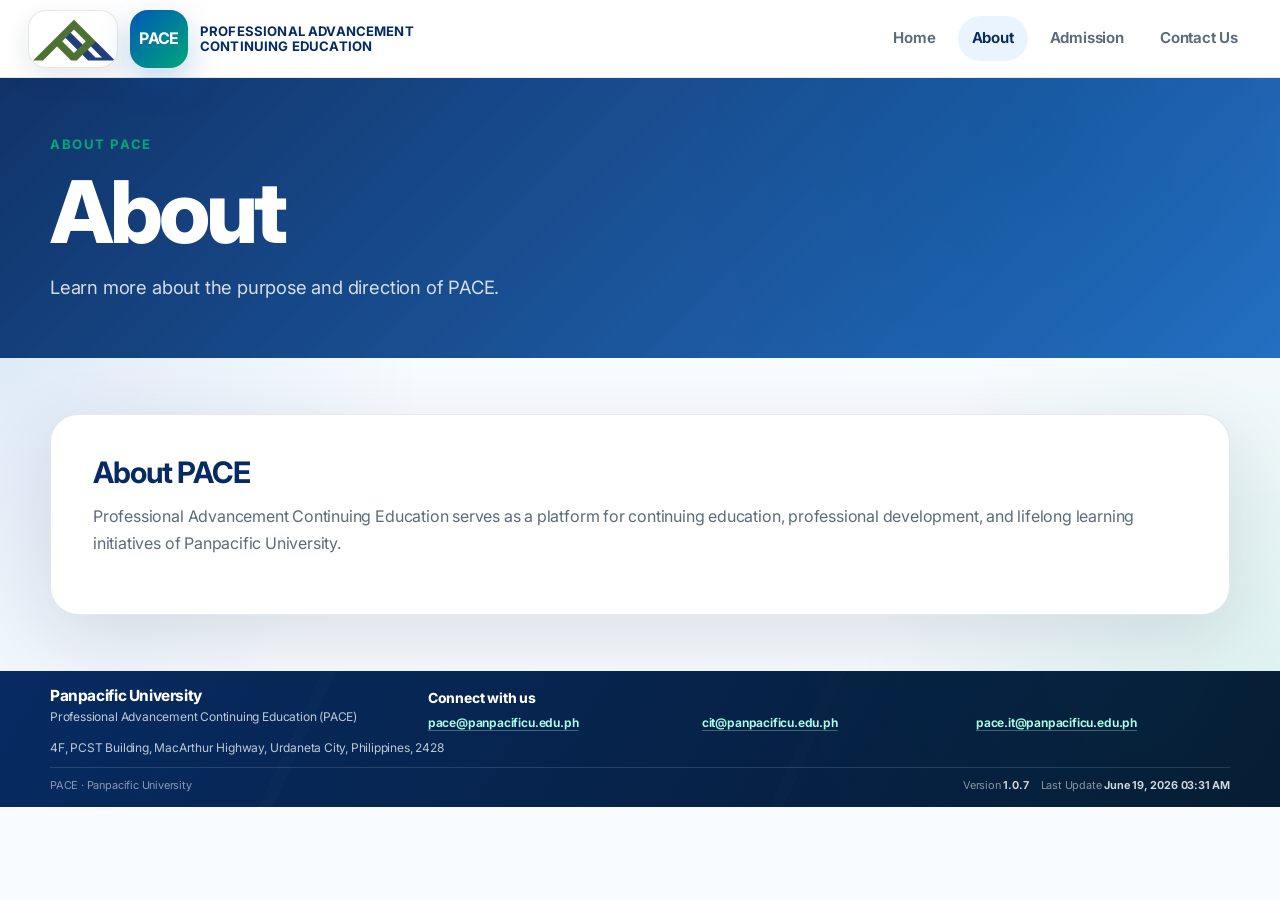
==== commit 602fbac2: "Add files via upload" ====
--- a/about.html
+++ b/about.html
@@ -4,7 +4,7 @@
   <meta charset="UTF-8" />
   <meta name="viewport" content="width=device-width, initial-scale=1.0" />
   <title>About | PACE</title>
-  <link rel="stylesheet" href="styles.css?v=1.0.6" />
+  <link rel="stylesheet" href="styles.css?v=1.0.7" />
 </head>
 <body>
   <header class="site-header" id="siteHeader">
@@ -14,7 +14,7 @@
           src="panpacific-university-logo.png"
           alt="Panpacific University"
           class="university-logo"
-          width="58"
+          width="90"
           height="58"
         />
       </span>
@@ -54,36 +54,38 @@
   </main>
 
   <footer class="site-footer">
-    <div class="container footer-grid">
-      <div class="footer-column footer-identity">
-        <h3>Panpacific University</h3>
-        <p>Professional Advancement Continuing Education (PACE)</p>
+    <div class="container footer-content">
+      <div class="footer-top">
+        <div class="footer-identity">
+          <h3>Panpacific University</h3>
+          <p>Professional Advancement Continuing Education (PACE)</p>
+        </div>
+
+        <div class="footer-connect">
+          <p class="footer-label">Connect with us</p>
+          <div class="footer-email-list">
+            <a href="mailto:pace@panpacificu.edu.ph">pace@panpacificu.edu.ph</a>
+            <a href="mailto:cit@panpacificu.edu.ph">cit@panpacificu.edu.ph</a>
+            <a href="mailto:pace.it@panpacificu.edu.ph">pace.it@panpacificu.edu.ph</a>
+          </div>
+        </div>
       </div>
 
-      <div class="footer-column footer-address">
-        <p class="footer-label">Office</p>
-        <address>
-          4F, PCST Building<br />
-          MacArthur Highway, Urdaneta City, Philippines, 2428
-        </address>
-      </div>
+      <address class="footer-address-line">
+        4F, PCST Building, MacArthur Highway, Urdaneta City, Philippines, 2428
+      </address>
 
-      <div class="footer-column footer-connect">
-        <p class="footer-label">Connect with us</p>
-        <div class="footer-email-list">
-          <a href="mailto:pace@panpacificu.edu.ph">pace@panpacificu.edu.ph</a>
-          <a href="mailto:cit@panpacificu.edu.ph">cit@panpacificu.edu.ph</a>
-          <a href="mailto:pace.it@panpacificu.edu.ph">pace.it@panpacificu.edu.ph</a>
-        </div>
+      <div class="footer-bottom">
+        <p>PACE · Panpacific University</p>
         <div class="footer-meta">
-          <span>v<span id="siteVersion">1.0.0</span></span>
-          <span>Updated <span id="lastUpdate">—</span></span>
+          <span>Version <strong id="siteVersion">1.0.0</strong></span>
+          <span>Last Update <strong id="lastUpdate">—</strong></span>
         </div>
       </div>
     </div>
   </footer>
 
-  <script src="config.js?v=1.0.6"></script>
-  <script src="script.js?v=1.0.6"></script>
+  <script src="config.js?v=1.0.7"></script>
+  <script src="script.js?v=1.0.7"></script>
 </body>
 </html>
--- a/styles.css
+++ b/styles.css
@@ -1,6 +1,6 @@
 /* =========================================================
    PACE Website Starter
-   Version: 1.0.6
+   Version: 1.0.7
    News Sheet Ready + Clean Page Copy Update
    For GitHub Pages + optional Google Apps Script integration
    ========================================================= */
@@ -67,34 +67,35 @@
 
 /* Header */
 
-.university-logo-box,
+.university-logo-box {
+  width: 90px;
+  height: 58px;
+  flex: 0 0 90px;
+  display: grid;
+  place-items: center;
+  overflow: hidden;
+  border-radius: 18px;
+  background: #ffffff;
+  border: 1px solid rgba(7, 27, 51, 0.10);
+  box-shadow: 0 10px 28px rgba(7, 27, 51, 0.10);
+}
+
+.university-logo {
+  width: 90px !important;
+  height: 58px !important;
+  min-width: 90px !important;
+  max-width: 90px !important;
+  object-fit: contain !important;
+  object-position: center !important;
+  display: block;
+}
+
 .brand-mark {
   width: 58px;
   height: 58px;
   flex: 0 0 58px;
   border-radius: 18px;
 }
-
-.university-logo-box {
-  display: grid;
-  place-items: center;
-  overflow: hidden;
-  background: #ffffff;
-  border: 1px solid rgba(7, 27, 51, 0.10);
-  box-shadow: 0 10px 28px rgba(7, 27, 51, 0.10);
-}
-
-.university-logo {
-  width: 58px !important;
-  height: 58px !important;
-  max-width: 58px !important;
-  min-width: 58px !important;
-  object-fit: contain !important;
-  object-position: center !important;
-  display: block;
-}
-
-
 .site-header {
   position: sticky;
   top: 0;
@@ -551,12 +552,13 @@
 
 
 
+
 /* Footer */
 
 .site-footer {
   position: relative;
   overflow: hidden;
-  padding: 18px 0;
+  padding: 16px 0 12px;
   color: rgba(255, 255, 255, 0.84);
   background:
     linear-gradient(120deg, rgba(6, 43, 99, 0.99), rgba(7, 27, 51, 0.99)),
@@ -568,62 +570,64 @@
   position: absolute;
   inset: 0;
   pointer-events: none;
-  opacity: 0.11;
+  opacity: 0.10;
   background:
     linear-gradient(115deg, transparent 0 24%, rgba(255,255,255,0.14) 24% 25%, transparent 25% 62%, rgba(255,255,255,0.08) 62% 63%, transparent 63%),
     radial-gradient(circle at 88% 0%, rgba(0, 168, 120, 0.34), transparent 34%);
 }
 
-.footer-grid {
+.footer-content {
   position: relative;
   z-index: 1;
+}
+
+.footer-top {
   display: grid;
-  grid-template-columns: 1fr 1.15fr 1.65fr;
+  grid-template-columns: minmax(270px, 0.9fr) minmax(560px, 2.1fr);
   gap: 34px;
   align-items: start;
 }
 
-.footer-column {
-  min-width: 0;
-}
-
-.footer-column h3,
-.footer-column p,
-.footer-column address {
+.footer-identity h3,
+.footer-identity p,
+.footer-connect p,
+.footer-address-line,
+.footer-bottom p {
   margin: 0;
 }
 
-.footer-column h3 {
-  margin-bottom: 4px;
+.footer-identity h3 {
+  margin-bottom: 3px;
   color: #ffffff;
-  font-size: 0.98rem;
+  font-size: 0.96rem;
   font-weight: 750;
   line-height: 1.2;
   letter-spacing: -0.025em;
 }
 
-.footer-column p,
-.footer-column address,
+.footer-identity p,
+.footer-address-line,
 .footer-email-list a {
-  color: rgba(255, 255, 255, 0.76);
-  font-size: 0.76rem;
-  line-height: 1.42;
-}
-
-.footer-column address {
-  font-style: normal;
+  font-size: 0.75rem;
+  line-height: 1.4;
+}
+
+.footer-identity p,
+.footer-address-line {
+  color: rgba(255, 255, 255, 0.74);
 }
 
 .footer-label {
-  margin-bottom: 4px !important;
+  margin-bottom: 5px !important;
   color: #ffffff !important;
-  font-weight: 700;
+  font-size: 0.87rem;
+  font-weight: 750;
 }
 
 .footer-email-list {
-  display: flex;
-  flex-wrap: wrap;
-  gap: 4px 14px;
+  display: grid;
+  grid-template-columns: repeat(3, minmax(170px, 1fr));
+  gap: 8px 20px;
 }
 
 .footer-email-list a {
@@ -639,51 +643,87 @@
   color: #ffffff;
 }
 
+.footer-address-line {
+  display: block;
+  margin-top: 8px;
+  font-style: normal;
+  white-space: nowrap;
+}
+
+.footer-bottom {
+  display: flex;
+  align-items: center;
+  justify-content: space-between;
+  gap: 18px;
+  margin-top: 10px;
+  padding-top: 9px;
+  border-top: 1px solid rgba(255, 255, 255, 0.13);
+  color: rgba(255, 255, 255, 0.52);
+  font-size: 0.68rem;
+}
+
 .footer-meta {
   display: flex;
   flex-wrap: wrap;
-  gap: 5px 12px;
-  margin-top: 7px;
-  color: rgba(255, 255, 255, 0.48);
-  font-size: 0.67rem;
-  text-align: left;
-}
-
-@media (max-width: 900px) {
-  .footer-grid {
-    grid-template-columns: 1fr 1fr;
-    gap: 18px 26px;
-  }
-
-  .footer-connect {
-    grid-column: 1 / -1;
-  }
-}
-
-@media (max-width: 620px) {
-  .footer-grid {
+  gap: 12px;
+  text-align: right;
+}
+
+.footer-meta strong {
+  color: rgba(255, 255, 255, 0.84);
+  font-weight: 650;
+}
+
+@media (max-width: 980px) {
+  .footer-top {
     grid-template-columns: 1fr;
     gap: 14px;
   }
 
-  .footer-connect {
-    grid-column: auto;
-  }
-
   .footer-email-list {
-    flex-direction: column;
-    gap: 3px;
-  }
-
-  .university-logo-box,
-  .brand-mark,
+    grid-template-columns: repeat(2, minmax(180px, 1fr));
+  }
+
+  .footer-address-line {
+    white-space: normal;
+  }
+}
+
+@media (max-width: 650px) {
+  .university-logo-box {
+    width: 74px;
+    height: 48px;
+    flex-basis: 74px;
+    border-radius: 15px;
+  }
+
   .university-logo {
-    width: 48px !important;
+    width: 74px !important;
     height: 48px !important;
-    min-width: 48px !important;
-    max-width: 48px !important;
+    min-width: 74px !important;
+    max-width: 74px !important;
+  }
+
+  .brand-mark {
+    width: 48px;
+    height: 48px;
     flex-basis: 48px;
     border-radius: 15px;
+  }
+
+  .footer-email-list {
+    grid-template-columns: 1fr;
+    gap: 3px;
+  }
+
+  .footer-bottom {
+    align-items: flex-start;
+    flex-direction: column;
+    gap: 5px;
+  }
+
+  .footer-meta {
+    text-align: left;
   }
 }
 
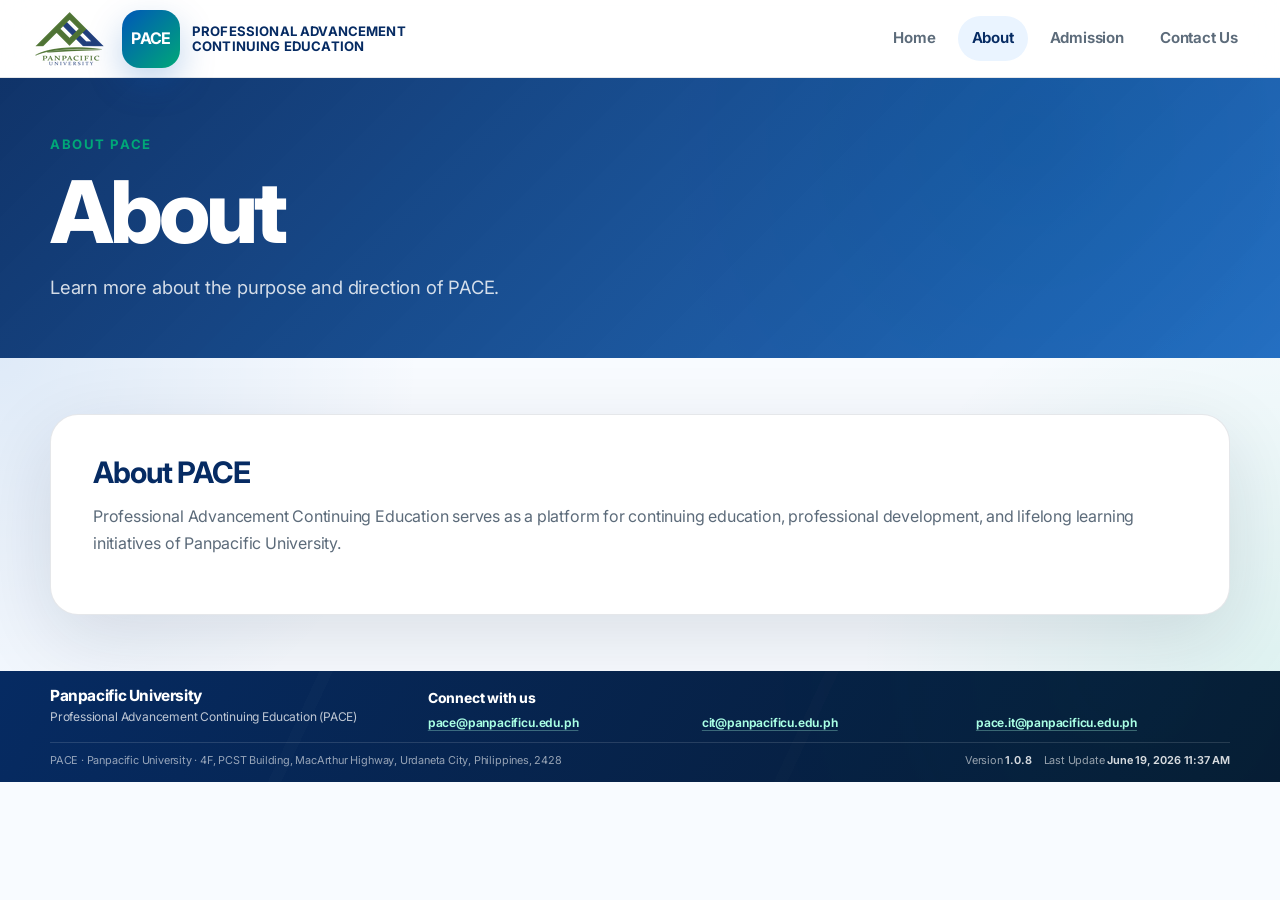
==== commit 241fbed8: "Add files via upload" ====
--- a/about.html
+++ b/about.html
@@ -4,7 +4,7 @@
   <meta charset="UTF-8" />
   <meta name="viewport" content="width=device-width, initial-scale=1.0" />
   <title>About | PACE</title>
-  <link rel="stylesheet" href="styles.css?v=1.0.7" />
+  <link rel="stylesheet" href="styles.css?v=1.0.8" />
 </head>
 <body>
   <header class="site-header" id="siteHeader">
@@ -14,7 +14,7 @@
           src="panpacific-university-logo.png"
           alt="Panpacific University"
           class="university-logo"
-          width="90"
+          width="82"
           height="58"
         />
       </span>
@@ -71,12 +71,8 @@
         </div>
       </div>
 
-      <address class="footer-address-line">
-        4F, PCST Building, MacArthur Highway, Urdaneta City, Philippines, 2428
-      </address>
-
       <div class="footer-bottom">
-        <p>PACE · Panpacific University</p>
+        <p>PACE · Panpacific University · 4F, PCST Building, MacArthur Highway, Urdaneta City, Philippines, 2428</p>
         <div class="footer-meta">
           <span>Version <strong id="siteVersion">1.0.0</strong></span>
           <span>Last Update <strong id="lastUpdate">—</strong></span>
@@ -85,7 +81,7 @@
     </div>
   </footer>
 
-  <script src="config.js?v=1.0.7"></script>
-  <script src="script.js?v=1.0.7"></script>
+  <script src="config.js?v=1.0.8"></script>
+  <script src="script.js?v=1.0.8"></script>
 </body>
 </html>
--- a/styles.css
+++ b/styles.css
@@ -1,6 +1,6 @@
 /* =========================================================
    PACE Website Starter
-   Version: 1.0.7
+   Version: 1.0.8
    News Sheet Ready + Clean Page Copy Update
    For GitHub Pages + optional Google Apps Script integration
    ========================================================= */
@@ -67,29 +67,29 @@
 
 /* Header */
 
+
 .university-logo-box {
-  width: 90px;
+  width: 82px;
   height: 58px;
-  flex: 0 0 90px;
+  flex: 0 0 82px;
   display: grid;
   place-items: center;
-  overflow: hidden;
-  border-radius: 18px;
-  background: #ffffff;
-  border: 1px solid rgba(7, 27, 51, 0.10);
-  box-shadow: 0 10px 28px rgba(7, 27, 51, 0.10);
+  overflow: visible;
+  background: transparent;
+  border: 0;
+  border-radius: 0;
+  box-shadow: none;
 }
 
 .university-logo {
-  width: 90px !important;
+  width: 82px !important;
   height: 58px !important;
-  min-width: 90px !important;
-  max-width: 90px !important;
+  min-width: 82px !important;
+  max-width: 82px !important;
   object-fit: contain !important;
   object-position: center !important;
   display: block;
 }
-
 .brand-mark {
   width: 58px;
   height: 58px;
@@ -328,7 +328,13 @@
   box-shadow: var(--pace-shadow);
 }
 
+
 .course-card {
+  min-height: 100%;
+  display: flex;
+  flex-direction: column;
+  overflow: hidden;
+  padding: 0;
   color: inherit;
   transition: transform 0.2s ease, box-shadow 0.2s ease, border-color 0.2s ease;
 }
@@ -339,12 +345,37 @@
   box-shadow: 0 18px 58px rgba(7, 27, 51, 0.14);
 }
 
-.course-icon {
-  font-size: 1rem;
-  letter-spacing: -0.04em;
-}
-
-
+.course-image {
+  min-height: 190px;
+  background-size: cover;
+  background-position: center;
+  background-color: var(--pace-light-blue);
+}
+
+.course-content {
+  padding: 22px;
+  display: flex;
+  flex-direction: column;
+  flex: 1;
+}
+
+.course-meta {
+  display: flex;
+  flex-wrap: wrap;
+  gap: 8px;
+  margin-bottom: 14px;
+  color: var(--pace-blue);
+  font-size: 0.75rem;
+  font-weight: 700;
+  text-transform: uppercase;
+  letter-spacing: 0.055em;
+}
+
+.course-meta span {
+  padding: 6px 9px;
+  border-radius: 999px;
+  background: rgba(0, 87, 184, 0.08);
+}
 .course-card {
   padding: 24px;
   min-height: 220px;
@@ -399,20 +430,7 @@
   background: rgba(0, 87, 184, 0.08);
 }
 
-.course-icon {
-  width: 58px;
-  height: 58px;
-  margin-bottom: 16px;
-  border-radius: 18px;
-  display: grid;
-  place-items: center;
-  color: white;
-  font-size: 1.5rem;
-  font-weight: 900;
-  background: linear-gradient(135deg, var(--pace-blue), var(--pace-green));
-}
-
-.course-card h3,
+.course-content h3,
 .news-card h3 {
   margin-bottom: 12px;
   color: var(--pace-deep-blue);
@@ -421,7 +439,7 @@
   letter-spacing: -0.035em;
 }
 
-.course-card p,
+.course-content p,
 .news-card p {
   margin: 0;
   color: var(--pace-muted);
@@ -549,6 +567,7 @@
     grid-template-columns: 1fr;
   }
 }
+
 
 
 
@@ -591,7 +610,6 @@
 .footer-identity h3,
 .footer-identity p,
 .footer-connect p,
-.footer-address-line,
 .footer-bottom p {
   margin: 0;
 }
@@ -606,14 +624,12 @@
 }
 
 .footer-identity p,
-.footer-address-line,
 .footer-email-list a {
   font-size: 0.75rem;
   line-height: 1.4;
 }
 
-.footer-identity p,
-.footer-address-line {
+.footer-identity p {
   color: rgba(255, 255, 255, 0.74);
 }
 
@@ -643,13 +659,6 @@
   color: #ffffff;
 }
 
-.footer-address-line {
-  display: block;
-  margin-top: 8px;
-  font-style: normal;
-  white-space: nowrap;
-}
-
 .footer-bottom {
   display: flex;
   align-items: center;
@@ -658,12 +667,17 @@
   margin-top: 10px;
   padding-top: 9px;
   border-top: 1px solid rgba(255, 255, 255, 0.13);
-  color: rgba(255, 255, 255, 0.52);
+  color: rgba(255, 255, 255, 0.58);
   font-size: 0.68rem;
 }
 
+.footer-bottom p {
+  max-width: 820px;
+}
+
 .footer-meta {
   display: flex;
+  flex: 0 0 auto;
   flex-wrap: wrap;
   gap: 12px;
   text-align: right;
@@ -684,24 +698,29 @@
     grid-template-columns: repeat(2, minmax(180px, 1fr));
   }
 
-  .footer-address-line {
-    white-space: normal;
+  .footer-bottom {
+    align-items: flex-start;
+    flex-direction: column;
+    gap: 5px;
+  }
+
+  .footer-meta {
+    text-align: left;
   }
 }
 
 @media (max-width: 650px) {
   .university-logo-box {
-    width: 74px;
+    width: 62px;
     height: 48px;
-    flex-basis: 74px;
-    border-radius: 15px;
+    flex-basis: 62px;
   }
 
   .university-logo {
-    width: 74px !important;
+    width: 62px !important;
     height: 48px !important;
-    min-width: 74px !important;
-    max-width: 74px !important;
+    min-width: 62px !important;
+    max-width: 62px !important;
   }
 
   .brand-mark {
@@ -714,16 +733,6 @@
   .footer-email-list {
     grid-template-columns: 1fr;
     gap: 3px;
-  }
-
-  .footer-bottom {
-    align-items: flex-start;
-    flex-direction: column;
-    gap: 5px;
-  }
-
-  .footer-meta {
-    text-align: left;
   }
 }
 
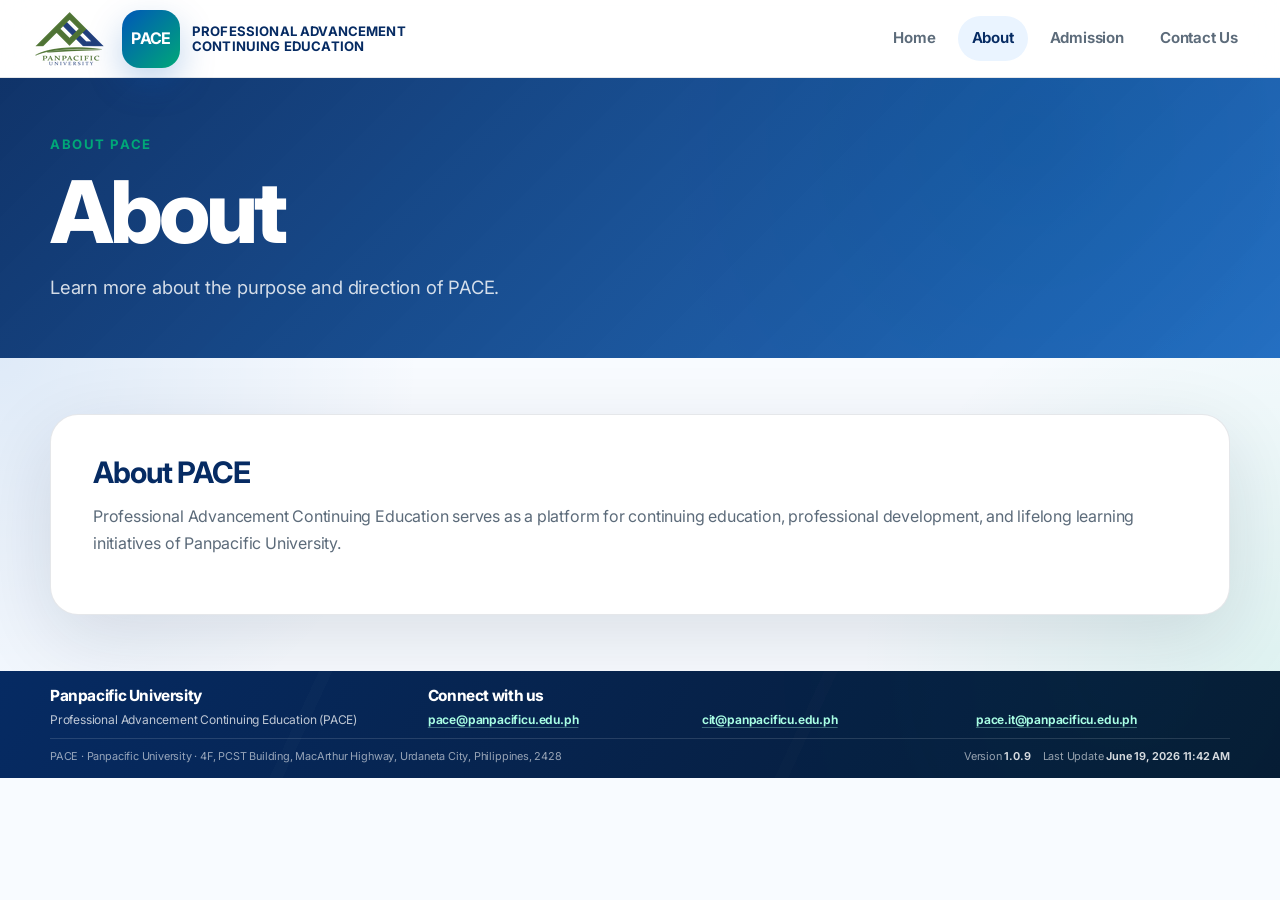
==== commit 4213c5a9: "Add files via upload" ====
--- a/about.html
+++ b/about.html
@@ -4,7 +4,7 @@
   <meta charset="UTF-8" />
   <meta name="viewport" content="width=device-width, initial-scale=1.0" />
   <title>About | PACE</title>
-  <link rel="stylesheet" href="styles.css?v=1.0.8" />
+  <link rel="stylesheet" href="styles.css?v=1.0.9" />
 </head>
 <body>
   <header class="site-header" id="siteHeader">
@@ -56,18 +56,17 @@
   <footer class="site-footer">
     <div class="container footer-content">
       <div class="footer-top">
-        <div class="footer-identity">
-          <h3>Panpacific University</h3>
-          <p>Professional Advancement Continuing Education (PACE)</p>
+        <div class="footer-heading footer-university-heading">Panpacific University</div>
+        <div class="footer-heading footer-connect-heading">Connect with us</div>
+
+        <div class="footer-subheading">
+          Professional Advancement Continuing Education (PACE)
         </div>
 
-        <div class="footer-connect">
-          <p class="footer-label">Connect with us</p>
-          <div class="footer-email-list">
-            <a href="mailto:pace@panpacificu.edu.ph">pace@panpacificu.edu.ph</a>
-            <a href="mailto:cit@panpacificu.edu.ph">cit@panpacificu.edu.ph</a>
-            <a href="mailto:pace.it@panpacificu.edu.ph">pace.it@panpacificu.edu.ph</a>
-          </div>
+        <div class="footer-email-list">
+          <a href="mailto:pace@panpacificu.edu.ph">pace@panpacificu.edu.ph</a>
+          <a href="mailto:cit@panpacificu.edu.ph">cit@panpacificu.edu.ph</a>
+          <a href="mailto:pace.it@panpacificu.edu.ph">pace.it@panpacificu.edu.ph</a>
         </div>
       </div>
 
@@ -81,7 +80,7 @@
     </div>
   </footer>
 
-  <script src="config.js?v=1.0.8"></script>
-  <script src="script.js?v=1.0.8"></script>
+  <script src="config.js?v=1.0.9"></script>
+  <script src="script.js?v=1.0.9"></script>
 </body>
 </html>
--- a/styles.css
+++ b/styles.css
@@ -1,6 +1,6 @@
 /* =========================================================
    PACE Website Starter
-   Version: 1.0.8
+   Version: 1.0.9
    News Sheet Ready + Clean Page Copy Update
    For GitHub Pages + optional Google Apps Script integration
    ========================================================= */
@@ -572,6 +572,7 @@
 
 
 
+
 /* Footer */
 
 .site-footer {
@@ -603,19 +604,14 @@
 .footer-top {
   display: grid;
   grid-template-columns: minmax(270px, 0.9fr) minmax(560px, 2.1fr);
-  gap: 34px;
+  grid-template-rows: auto auto;
+  column-gap: 34px;
+  row-gap: 6px;
   align-items: start;
 }
 
-.footer-identity h3,
-.footer-identity p,
-.footer-connect p,
-.footer-bottom p {
+.footer-heading {
   margin: 0;
-}
-
-.footer-identity h3 {
-  margin-bottom: 3px;
   color: #ffffff;
   font-size: 0.96rem;
   font-weight: 750;
@@ -623,31 +619,37 @@
   letter-spacing: -0.025em;
 }
 
-.footer-identity p,
-.footer-email-list a {
+.footer-university-heading {
+  grid-column: 1;
+  grid-row: 1;
+}
+
+.footer-connect-heading {
+  grid-column: 2;
+  grid-row: 1;
+}
+
+.footer-subheading {
+  grid-column: 1;
+  grid-row: 2;
+  color: rgba(255, 255, 255, 0.74);
   font-size: 0.75rem;
   line-height: 1.4;
 }
 
-.footer-identity p {
-  color: rgba(255, 255, 255, 0.74);
-}
-
-.footer-label {
-  margin-bottom: 5px !important;
-  color: #ffffff !important;
-  font-size: 0.87rem;
-  font-weight: 750;
-}
-
 .footer-email-list {
+  grid-column: 2;
+  grid-row: 2;
   display: grid;
   grid-template-columns: repeat(3, minmax(170px, 1fr));
   gap: 8px 20px;
+  align-items: start;
 }
 
 .footer-email-list a {
   color: #a9ffe4;
+  font-size: 0.75rem;
+  line-height: 1.4;
   font-weight: 650;
   text-decoration: underline;
   text-decoration-color: rgba(169, 255, 228, 0.32);
@@ -672,6 +674,7 @@
 }
 
 .footer-bottom p {
+  margin: 0;
   max-width: 820px;
 }
 
@@ -691,7 +694,20 @@
 @media (max-width: 980px) {
   .footer-top {
     grid-template-columns: 1fr;
-    gap: 14px;
+    grid-template-rows: auto;
+    row-gap: 5px;
+  }
+
+  .footer-university-heading,
+  .footer-connect-heading,
+  .footer-subheading,
+  .footer-email-list {
+    grid-column: 1;
+    grid-row: auto;
+  }
+
+  .footer-connect-heading {
+    margin-top: 7px;
   }
 
   .footer-email-list {
@@ -710,26 +726,6 @@
 }
 
 @media (max-width: 650px) {
-  .university-logo-box {
-    width: 62px;
-    height: 48px;
-    flex-basis: 62px;
-  }
-
-  .university-logo {
-    width: 62px !important;
-    height: 48px !important;
-    min-width: 62px !important;
-    max-width: 62px !important;
-  }
-
-  .brand-mark {
-    width: 48px;
-    height: 48px;
-    flex-basis: 48px;
-    border-radius: 15px;
-  }
-
   .footer-email-list {
     grid-template-columns: 1fr;
     gap: 3px;
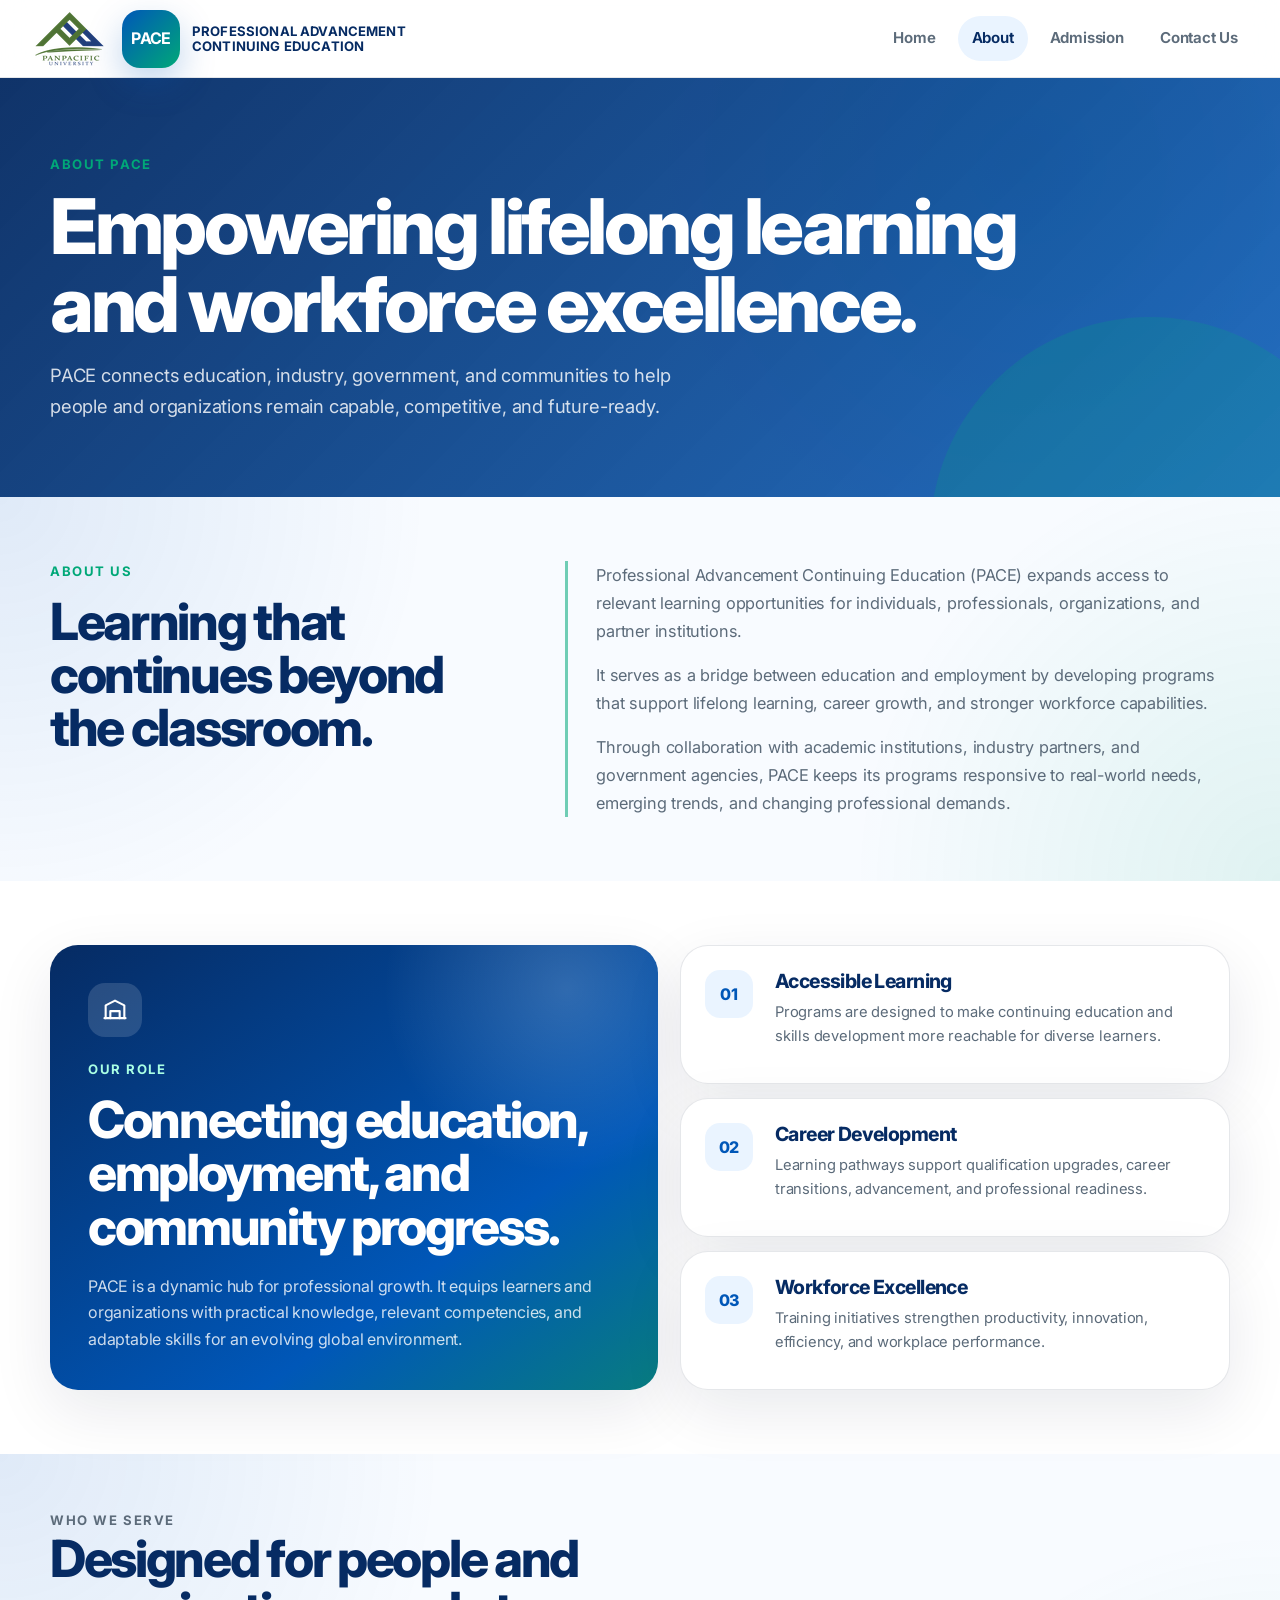
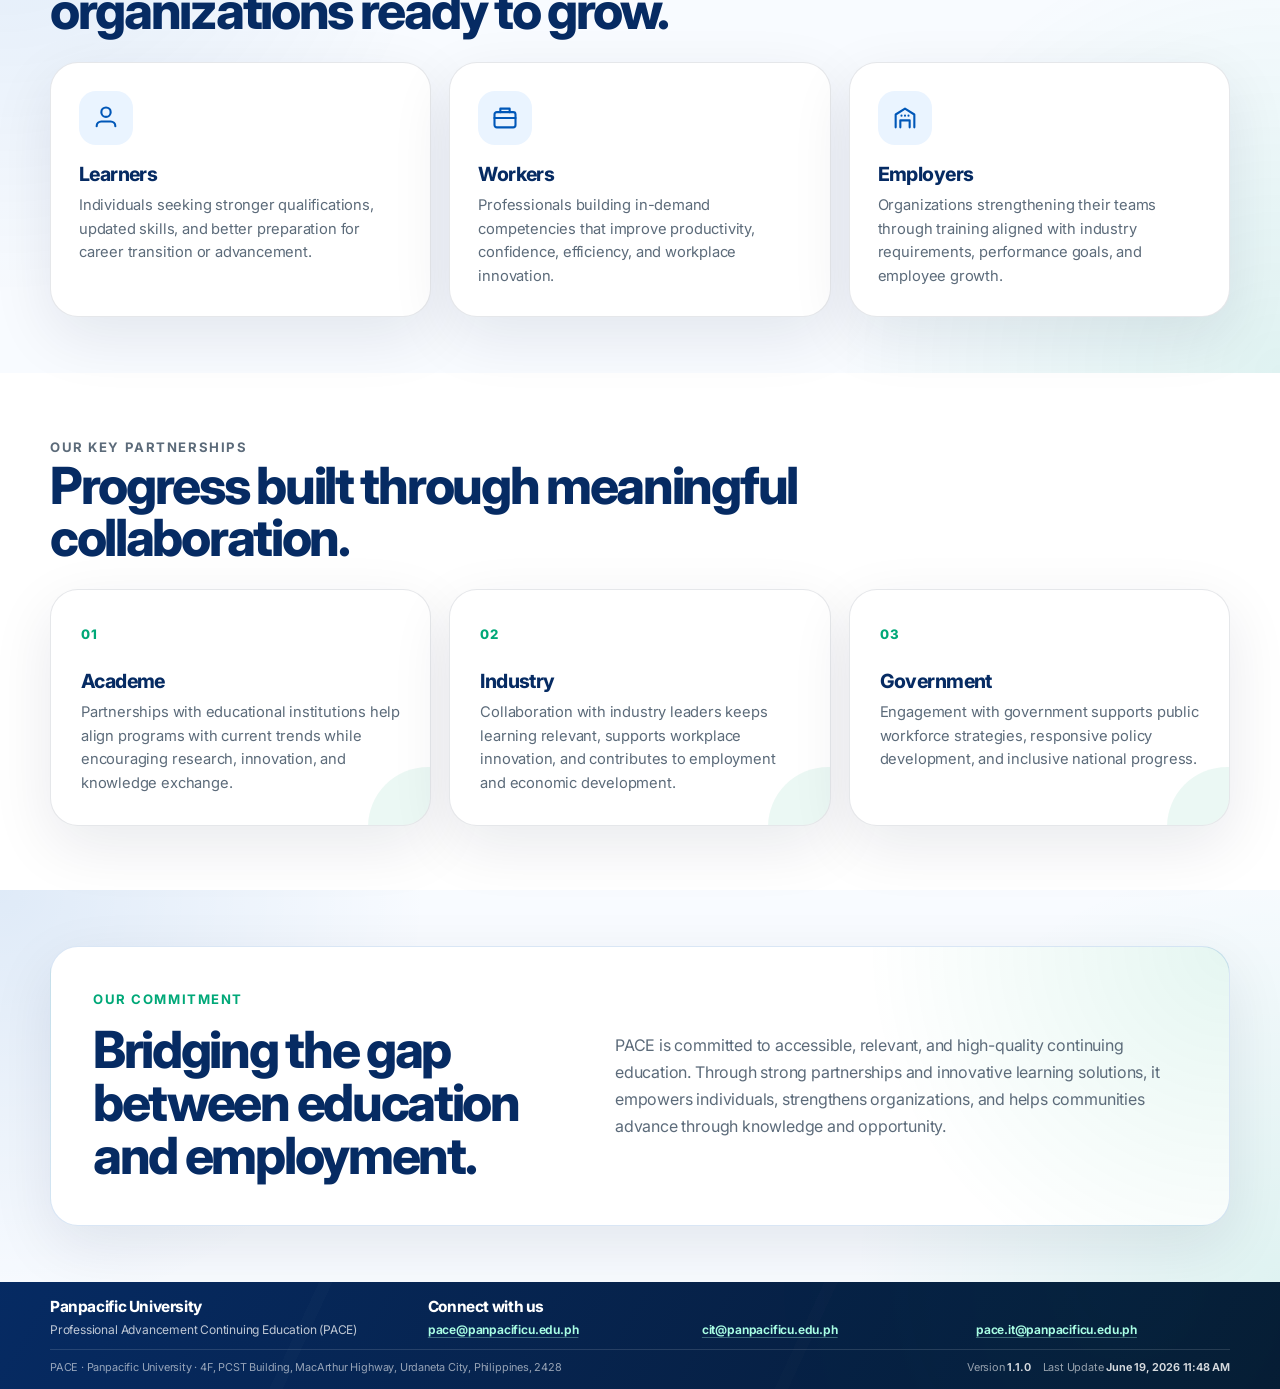
==== commit 0a5a7018: "Add files via upload" ====
--- a/about.html
+++ b/about.html
@@ -3,8 +3,12 @@
 <head>
   <meta charset="UTF-8" />
   <meta name="viewport" content="width=device-width, initial-scale=1.0" />
-  <title>About | PACE</title>
-  <link rel="stylesheet" href="styles.css?v=1.0.9" />
+  <meta
+    name="description"
+    content="Learn about PACE, Panpacific University's hub for lifelong learning, professional advancement, workforce development, and community partnerships."
+  />
+  <title>About PACE | Panpacific University</title>
+  <link rel="stylesheet" href="styles.css?v=1.1.0" />
 </head>
 <body>
   <header class="site-header" id="siteHeader">
@@ -35,20 +39,209 @@
   </header>
 
   <main>
-    <section class="page-hero">
+    <section class="page-hero about-page-hero">
       <div class="container">
         <p class="eyebrow">About PACE</p>
-        <h1>About</h1>
-        <p>Learn more about the purpose and direction of PACE.</p>
+        <h1>Empowering lifelong learning and workforce excellence.</h1>
+        <p>
+          PACE connects education, industry, government, and communities to help
+          people and organizations remain capable, competitive, and future-ready.
+        </p>
+      </div>
+    </section>
+
+    <section class="section section-light about-intro-section">
+      <div class="container about-intro-grid">
+        <div class="about-intro-heading">
+          <p class="eyebrow">About Us</p>
+          <h2>Learning that continues beyond the classroom.</h2>
+        </div>
+
+        <div class="about-intro-copy">
+          <p>
+            Professional Advancement Continuing Education (PACE) expands access
+            to relevant learning opportunities for individuals, professionals,
+            organizations, and partner institutions.
+          </p>
+          <p>
+            It serves as a bridge between education and employment by developing
+            programs that support lifelong learning, career growth, and stronger
+            workforce capabilities.
+          </p>
+          <p>
+            Through collaboration with academic institutions, industry partners,
+            and government agencies, PACE keeps its programs responsive to
+            real-world needs, emerging trends, and changing professional demands.
+          </p>
+        </div>
+      </div>
+    </section>
+
+    <section class="section about-role-section">
+      <div class="container about-role-grid">
+        <article class="about-feature-card about-feature-primary">
+          <div class="about-card-icon" aria-hidden="true">
+            <svg viewBox="0 0 24 24">
+              <path d="M4 19V8l8-4 8 4v11" />
+              <path d="M8 19v-6h8v6" />
+              <path d="M3 19h18" />
+            </svg>
+          </div>
+          <p class="eyebrow">Our Role</p>
+          <h2>Connecting education, employment, and community progress.</h2>
+          <p>
+            PACE is a dynamic hub for professional growth. It equips learners
+            and organizations with practical knowledge, relevant competencies,
+            and adaptable skills for an evolving global environment.
+          </p>
+        </article>
+
+        <div class="about-role-points">
+          <article class="about-mini-card">
+            <span class="about-number">01</span>
+            <div>
+              <h3>Accessible Learning</h3>
+              <p>
+                Programs are designed to make continuing education and skills
+                development more reachable for diverse learners.
+              </p>
+            </div>
+          </article>
+
+          <article class="about-mini-card">
+            <span class="about-number">02</span>
+            <div>
+              <h3>Career Development</h3>
+              <p>
+                Learning pathways support qualification upgrades, career
+                transitions, advancement, and professional readiness.
+              </p>
+            </div>
+          </article>
+
+          <article class="about-mini-card">
+            <span class="about-number">03</span>
+            <div>
+              <h3>Workforce Excellence</h3>
+              <p>
+                Training initiatives strengthen productivity, innovation,
+                efficiency, and workplace performance.
+              </p>
+            </div>
+          </article>
+        </div>
       </div>
     </section>
 
     <section class="section section-light">
-      <div class="container blank-page-card">
-        <h2>About PACE</h2>
-        <p>
-          Professional Advancement Continuing Education serves as a platform for continuing education, professional development, and lifelong learning initiatives of Panpacific University.
-        </p>
+      <div class="container">
+        <div class="section-heading about-section-heading">
+          <p class="eyebrow">Who We Serve</p>
+          <h2>Designed for people and organizations ready to grow.</h2>
+        </div>
+
+        <div class="about-card-grid">
+          <article class="about-audience-card">
+            <div class="about-card-icon" aria-hidden="true">
+              <svg viewBox="0 0 24 24">
+                <path d="M4 19a4 4 0 0 1 4-4h8a4 4 0 0 1 4 4" />
+                <circle cx="12" cy="7" r="4" />
+              </svg>
+            </div>
+            <h3>Learners</h3>
+            <p>
+              Individuals seeking stronger qualifications, updated skills, and
+              better preparation for career transition or advancement.
+            </p>
+          </article>
+
+          <article class="about-audience-card">
+            <div class="about-card-icon" aria-hidden="true">
+              <svg viewBox="0 0 24 24">
+                <rect x="3" y="7" width="18" height="13" rx="2" />
+                <path d="M8 7V4h8v3" />
+                <path d="M3 12h18" />
+              </svg>
+            </div>
+            <h3>Workers</h3>
+            <p>
+              Professionals building in-demand competencies that improve
+              productivity, confidence, efficiency, and workplace innovation.
+            </p>
+          </article>
+
+          <article class="about-audience-card">
+            <div class="about-card-icon" aria-hidden="true">
+              <svg viewBox="0 0 24 24">
+                <path d="M4 20V9l8-5 8 5v11" />
+                <path d="M8 20v-6h8v6" />
+                <path d="M9 10h.01M12 10h.01M15 10h.01" />
+              </svg>
+            </div>
+            <h3>Employers</h3>
+            <p>
+              Organizations strengthening their teams through training aligned
+              with industry requirements, performance goals, and employee growth.
+            </p>
+          </article>
+        </div>
+      </div>
+    </section>
+
+    <section class="section about-partnership-section">
+      <div class="container">
+        <div class="section-heading about-section-heading">
+          <p class="eyebrow">Our Key Partnerships</p>
+          <h2>Progress built through meaningful collaboration.</h2>
+        </div>
+
+        <div class="about-partnership-grid">
+          <article class="about-partner-card">
+            <span class="about-partner-label">01</span>
+            <h3>Academe</h3>
+            <p>
+              Partnerships with educational institutions help align programs
+              with current trends while encouraging research, innovation, and
+              knowledge exchange.
+            </p>
+          </article>
+
+          <article class="about-partner-card">
+            <span class="about-partner-label">02</span>
+            <h3>Industry</h3>
+            <p>
+              Collaboration with industry leaders keeps learning relevant,
+              supports workplace innovation, and contributes to employment and
+              economic development.
+            </p>
+          </article>
+
+          <article class="about-partner-card">
+            <span class="about-partner-label">03</span>
+            <h3>Government</h3>
+            <p>
+              Engagement with government supports public workforce strategies,
+              responsive policy development, and inclusive national progress.
+            </p>
+          </article>
+        </div>
+      </div>
+    </section>
+
+    <section class="section section-light about-commitment-section">
+      <div class="container">
+        <article class="about-commitment-card">
+          <div>
+            <p class="eyebrow">Our Commitment</p>
+            <h2>Bridging the gap between education and employment.</h2>
+          </div>
+          <p>
+            PACE is committed to accessible, relevant, and high-quality continuing
+            education. Through strong partnerships and innovative learning
+            solutions, it empowers individuals, strengthens organizations, and
+            helps communities advance through knowledge and opportunity.
+          </p>
+        </article>
       </div>
     </section>
   </main>
@@ -80,7 +273,7 @@
     </div>
   </footer>
 
-  <script src="config.js?v=1.0.9"></script>
-  <script src="script.js?v=1.0.9"></script>
+  <script src="config.js?v=1.1.0"></script>
+  <script src="script.js?v=1.1.0"></script>
 </body>
 </html>
--- a/styles.css
+++ b/styles.css
@@ -1,6 +1,6 @@
 /* =========================================================
    PACE Website Starter
-   Version: 1.0.9
+   Version: 1.1.0
    News Sheet Ready + Clean Page Copy Update
    For GitHub Pages + optional Google Apps Script integration
    ========================================================= */
@@ -801,3 +801,319 @@
     padding: 48px 0;
   }
 }
+
+
+/* About Page */
+
+.about-page-hero {
+  position: relative;
+  overflow: hidden;
+  padding: 76px 0;
+}
+
+.about-page-hero::after {
+  content: "";
+  position: absolute;
+  width: 440px;
+  height: 440px;
+  right: -90px;
+  bottom: -260px;
+  border-radius: 50%;
+  background: rgba(0, 168, 120, 0.20);
+}
+
+.about-page-hero .container {
+  position: relative;
+  z-index: 1;
+}
+
+.about-page-hero h1 {
+  max-width: 980px;
+  font-size: clamp(2.8rem, 6vw, 5.3rem);
+}
+
+.about-intro-section {
+  padding-top: 64px;
+  padding-bottom: 64px;
+}
+
+.about-intro-grid {
+  display: grid;
+  grid-template-columns: minmax(300px, 0.8fr) minmax(420px, 1.2fr);
+  gap: 72px;
+  align-items: start;
+}
+
+.about-intro-heading h2,
+.about-feature-card h2,
+.about-commitment-card h2 {
+  margin: 0;
+  color: var(--pace-deep-blue);
+  font-size: clamp(2.1rem, 4vw, 3.8rem);
+  font-weight: 780;
+  line-height: 1.04;
+  letter-spacing: -0.045em;
+}
+
+.about-intro-copy {
+  padding-left: 28px;
+  border-left: 3px solid rgba(0, 168, 120, 0.55);
+}
+
+.about-intro-copy p {
+  margin: 0 0 16px;
+  color: var(--pace-muted);
+  font-size: 1.02rem;
+  line-height: 1.72;
+}
+
+.about-intro-copy p:last-child {
+  margin-bottom: 0;
+}
+
+.about-role-section {
+  padding-top: 64px;
+  padding-bottom: 64px;
+}
+
+.about-role-grid {
+  display: grid;
+  grid-template-columns: minmax(360px, 1.05fr) minmax(360px, 0.95fr);
+  gap: 22px;
+  align-items: stretch;
+}
+
+.about-feature-card,
+.about-mini-card,
+.about-audience-card,
+.about-partner-card,
+.about-commitment-card {
+  border: 1px solid var(--pace-border);
+  border-radius: var(--radius-lg);
+  background: #ffffff;
+  box-shadow: 0 20px 62px rgba(7, 27, 51, 0.09);
+}
+
+.about-feature-card {
+  padding: 38px;
+}
+
+.about-feature-primary {
+  color: #ffffff;
+  border: 0;
+  background:
+    radial-gradient(circle at 85% 10%, rgba(255, 255, 255, 0.18), transparent 28%),
+    linear-gradient(145deg, var(--pace-deep-blue), var(--pace-blue) 68%, #087c80);
+}
+
+.about-feature-primary .eyebrow {
+  color: #a9ffe4;
+}
+
+.about-feature-primary h2 {
+  color: #ffffff;
+}
+
+.about-feature-primary > p:last-child {
+  margin: 20px 0 0;
+  color: rgba(255, 255, 255, 0.80);
+  font-size: 1rem;
+}
+
+.about-card-icon {
+  width: 54px;
+  height: 54px;
+  margin-bottom: 22px;
+  display: grid;
+  place-items: center;
+  border-radius: 17px;
+  color: var(--pace-blue);
+  background: var(--pace-light-blue);
+}
+
+.about-feature-primary .about-card-icon {
+  color: #ffffff;
+  background: rgba(255, 255, 255, 0.14);
+}
+
+.about-card-icon svg {
+  width: 28px;
+  height: 28px;
+  fill: none;
+  stroke: currentColor;
+  stroke-width: 1.8;
+  stroke-linecap: round;
+  stroke-linejoin: round;
+}
+
+.about-role-points {
+  display: grid;
+  gap: 14px;
+}
+
+.about-mini-card {
+  display: grid;
+  grid-template-columns: 52px 1fr;
+  gap: 18px;
+  padding: 24px;
+  align-items: start;
+}
+
+.about-number {
+  width: 48px;
+  height: 48px;
+  display: grid;
+  place-items: center;
+  border-radius: 15px;
+  color: var(--pace-blue);
+  background: var(--pace-light-blue);
+  font-weight: 800;
+  letter-spacing: -0.03em;
+}
+
+.about-mini-card h3,
+.about-audience-card h3,
+.about-partner-card h3 {
+  margin: 0 0 8px;
+  color: var(--pace-deep-blue);
+  font-size: 1.22rem;
+  font-weight: 750;
+  line-height: 1.18;
+  letter-spacing: -0.03em;
+}
+
+.about-mini-card p,
+.about-audience-card p,
+.about-partner-card p {
+  margin: 0;
+  color: var(--pace-muted);
+  font-size: 0.92rem;
+  line-height: 1.6;
+}
+
+.about-section-heading {
+  max-width: 760px;
+  margin-bottom: 26px;
+}
+
+.about-section-heading h2 {
+  max-width: 760px;
+}
+
+.about-card-grid,
+.about-partnership-grid {
+  display: grid;
+  grid-template-columns: repeat(3, 1fr);
+  gap: 18px;
+}
+
+.about-audience-card {
+  padding: 28px;
+}
+
+.about-audience-card .about-card-icon {
+  margin-bottom: 18px;
+}
+
+.about-partnership-section {
+  padding-top: 64px;
+  padding-bottom: 64px;
+}
+
+.about-partner-card {
+  position: relative;
+  overflow: hidden;
+  padding: 30px;
+}
+
+.about-partner-card::after {
+  content: "";
+  position: absolute;
+  width: 120px;
+  height: 120px;
+  right: -58px;
+  bottom: -62px;
+  border-radius: 50%;
+  background: rgba(0, 168, 120, 0.08);
+}
+
+.about-partner-label {
+  display: inline-block;
+  margin-bottom: 24px;
+  color: var(--pace-green);
+  font-size: 0.82rem;
+  font-weight: 800;
+  letter-spacing: 0.08em;
+}
+
+.about-commitment-section {
+  padding-top: 56px;
+  padding-bottom: 56px;
+}
+
+.about-commitment-card {
+  display: grid;
+  grid-template-columns: minmax(320px, 0.9fr) minmax(400px, 1.1fr);
+  gap: 54px;
+  align-items: center;
+  padding: 42px;
+  border-color: rgba(0, 87, 184, 0.15);
+  background:
+    radial-gradient(circle at 100% 0%, rgba(0, 168, 120, 0.10), transparent 30%),
+    #ffffff;
+}
+
+.about-commitment-card p:last-child {
+  margin: 0;
+  color: var(--pace-muted);
+  font-size: 1rem;
+  line-height: 1.7;
+}
+
+@media (max-width: 920px) {
+  .about-intro-grid,
+  .about-role-grid,
+  .about-commitment-card {
+    grid-template-columns: 1fr;
+    gap: 28px;
+  }
+
+  .about-intro-copy {
+    padding-left: 20px;
+  }
+
+  .about-card-grid,
+  .about-partnership-grid {
+    grid-template-columns: 1fr;
+  }
+}
+
+@media (max-width: 620px) {
+  .about-page-hero {
+    padding: 56px 0;
+  }
+
+  .about-intro-section,
+  .about-role-section,
+  .about-partnership-section {
+    padding-top: 48px;
+    padding-bottom: 48px;
+  }
+
+  .about-feature-card,
+  .about-audience-card,
+  .about-partner-card,
+  .about-commitment-card {
+    padding: 25px;
+  }
+
+  .about-mini-card {
+    grid-template-columns: 44px 1fr;
+    padding: 20px;
+  }
+
+  .about-number {
+    width: 42px;
+    height: 42px;
+  }
+}
